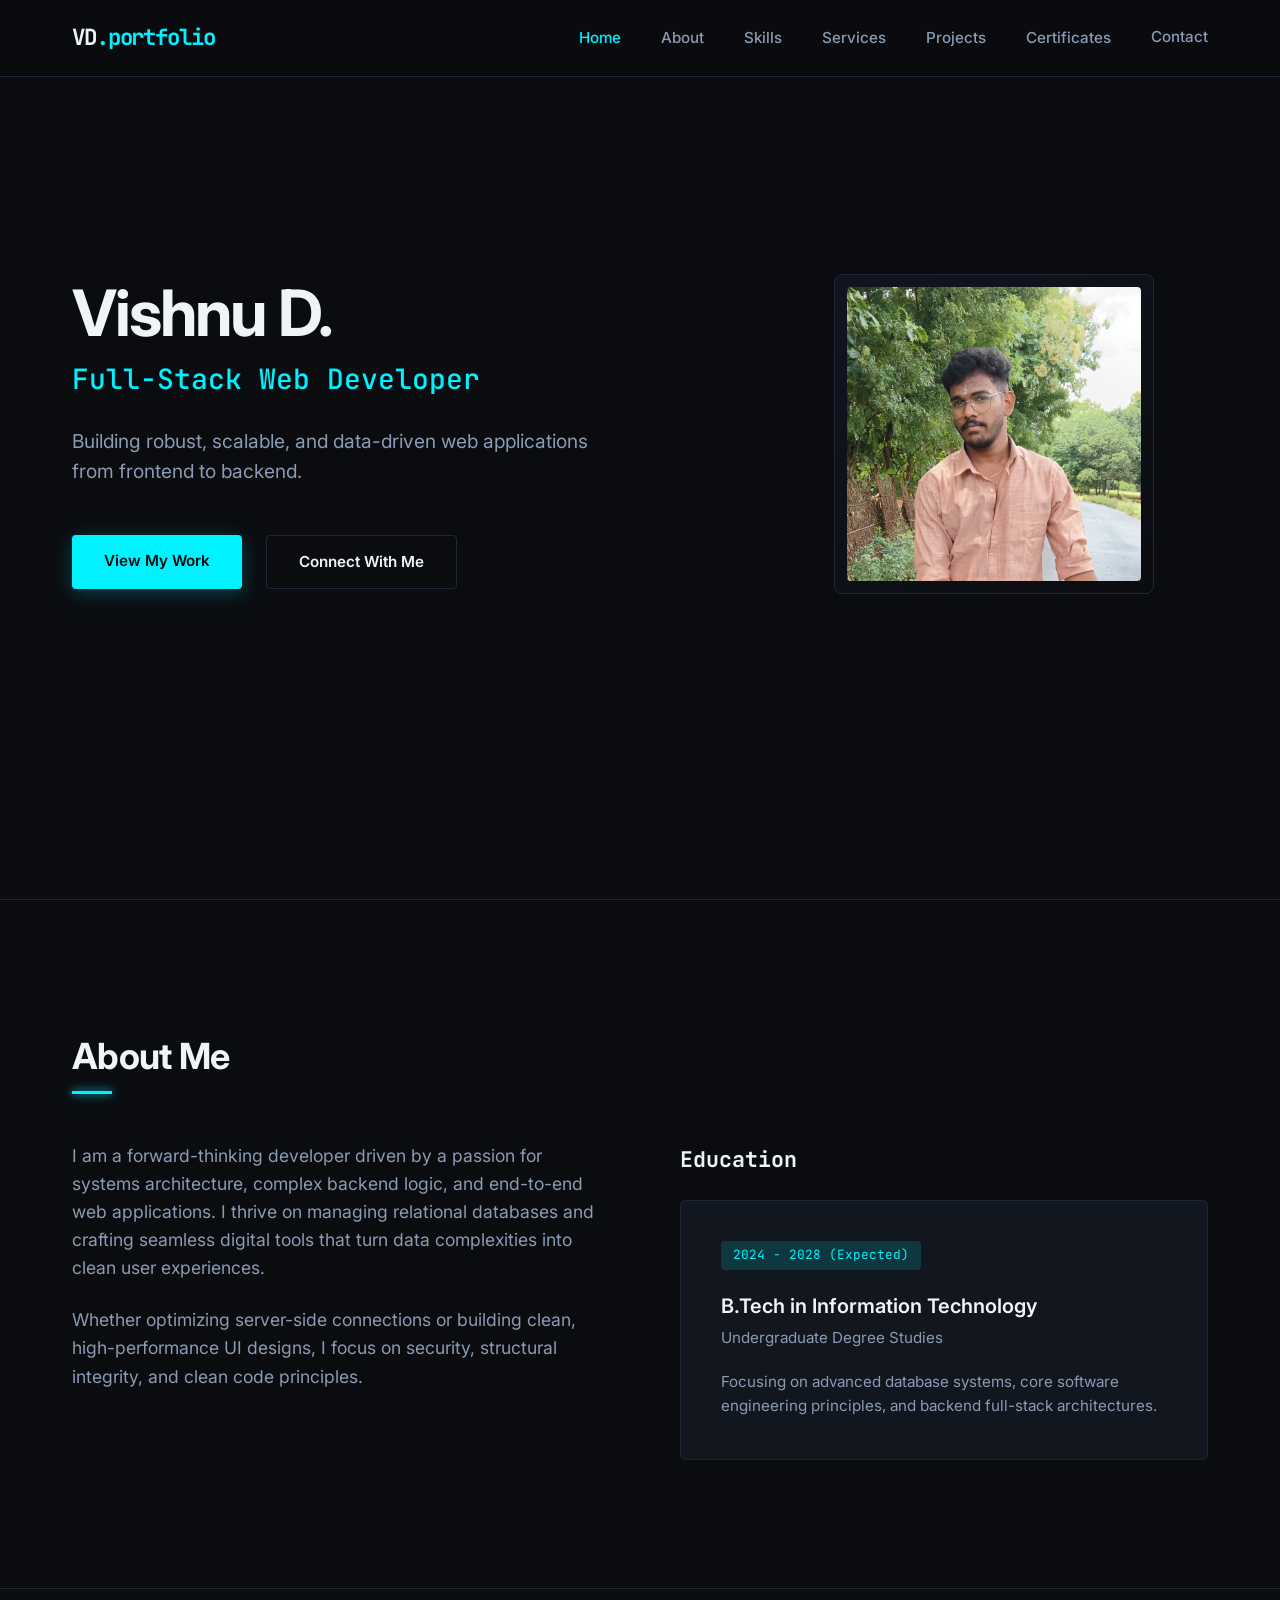
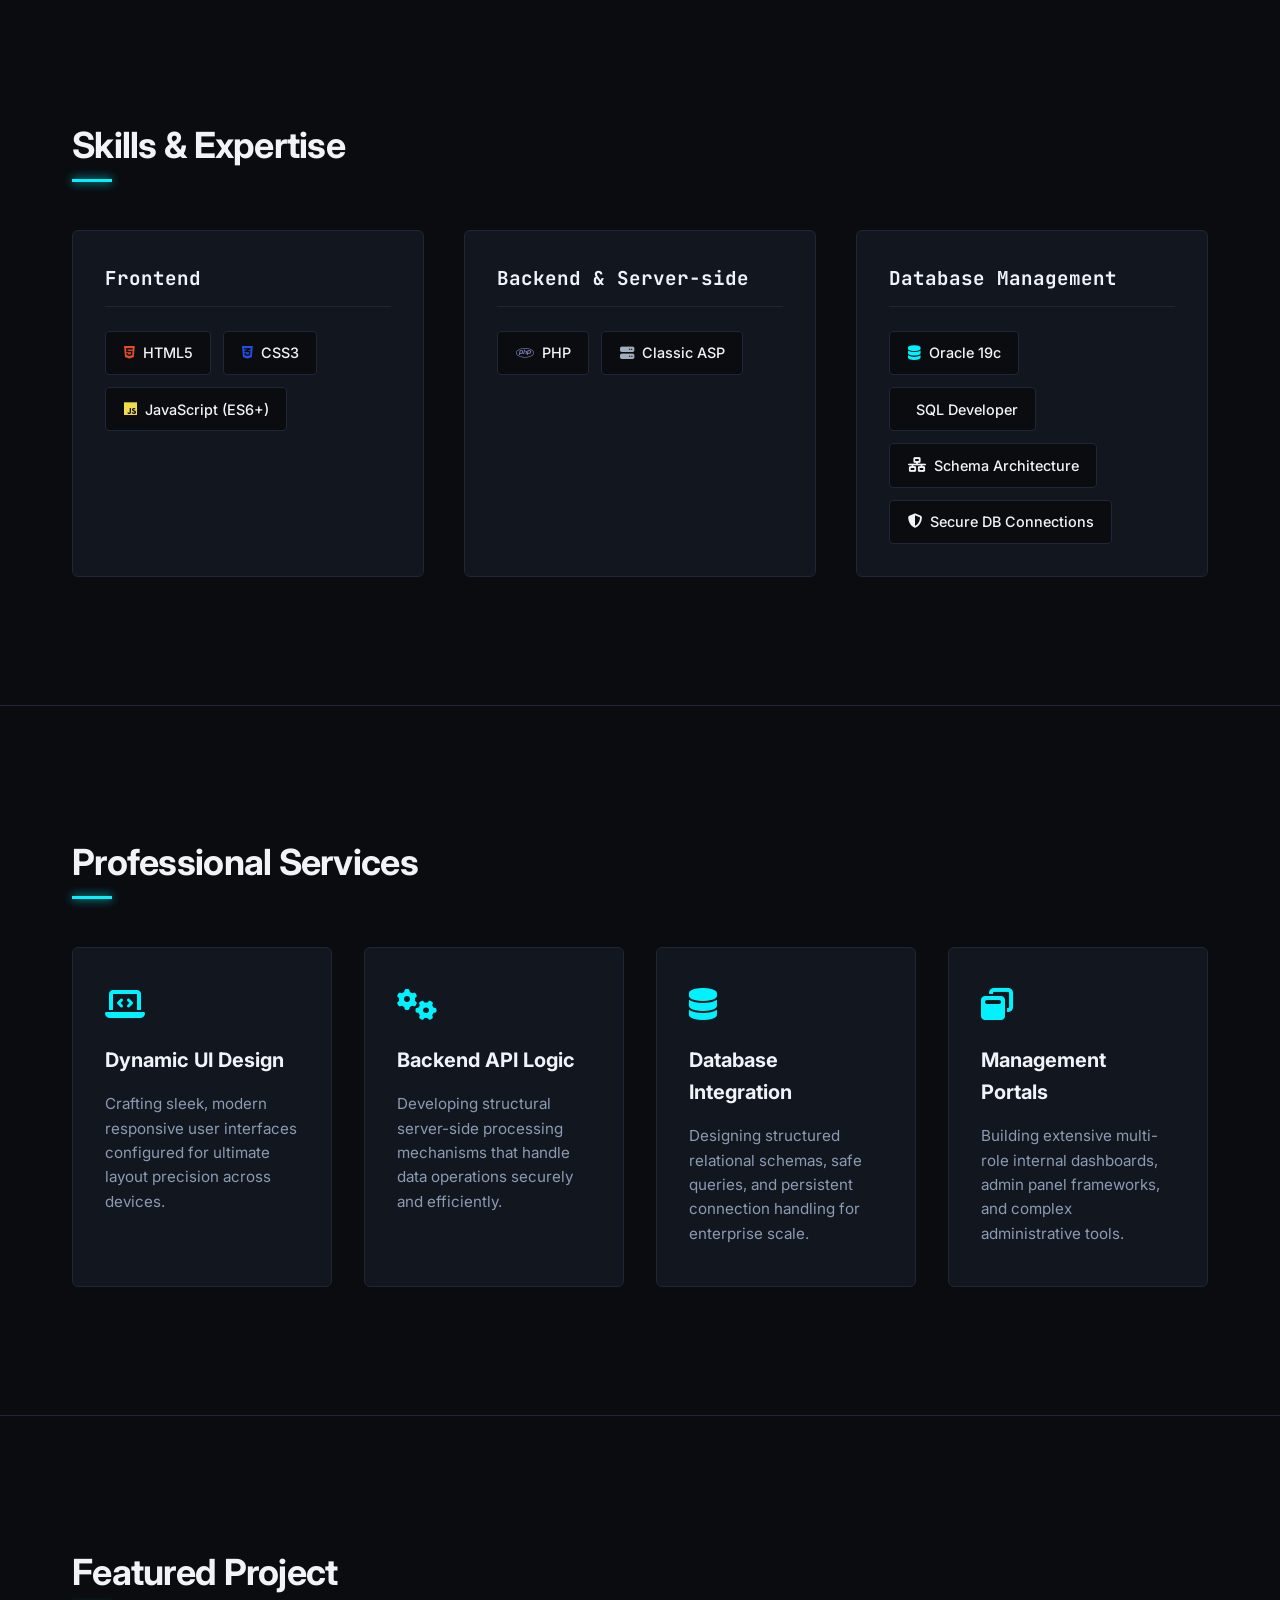
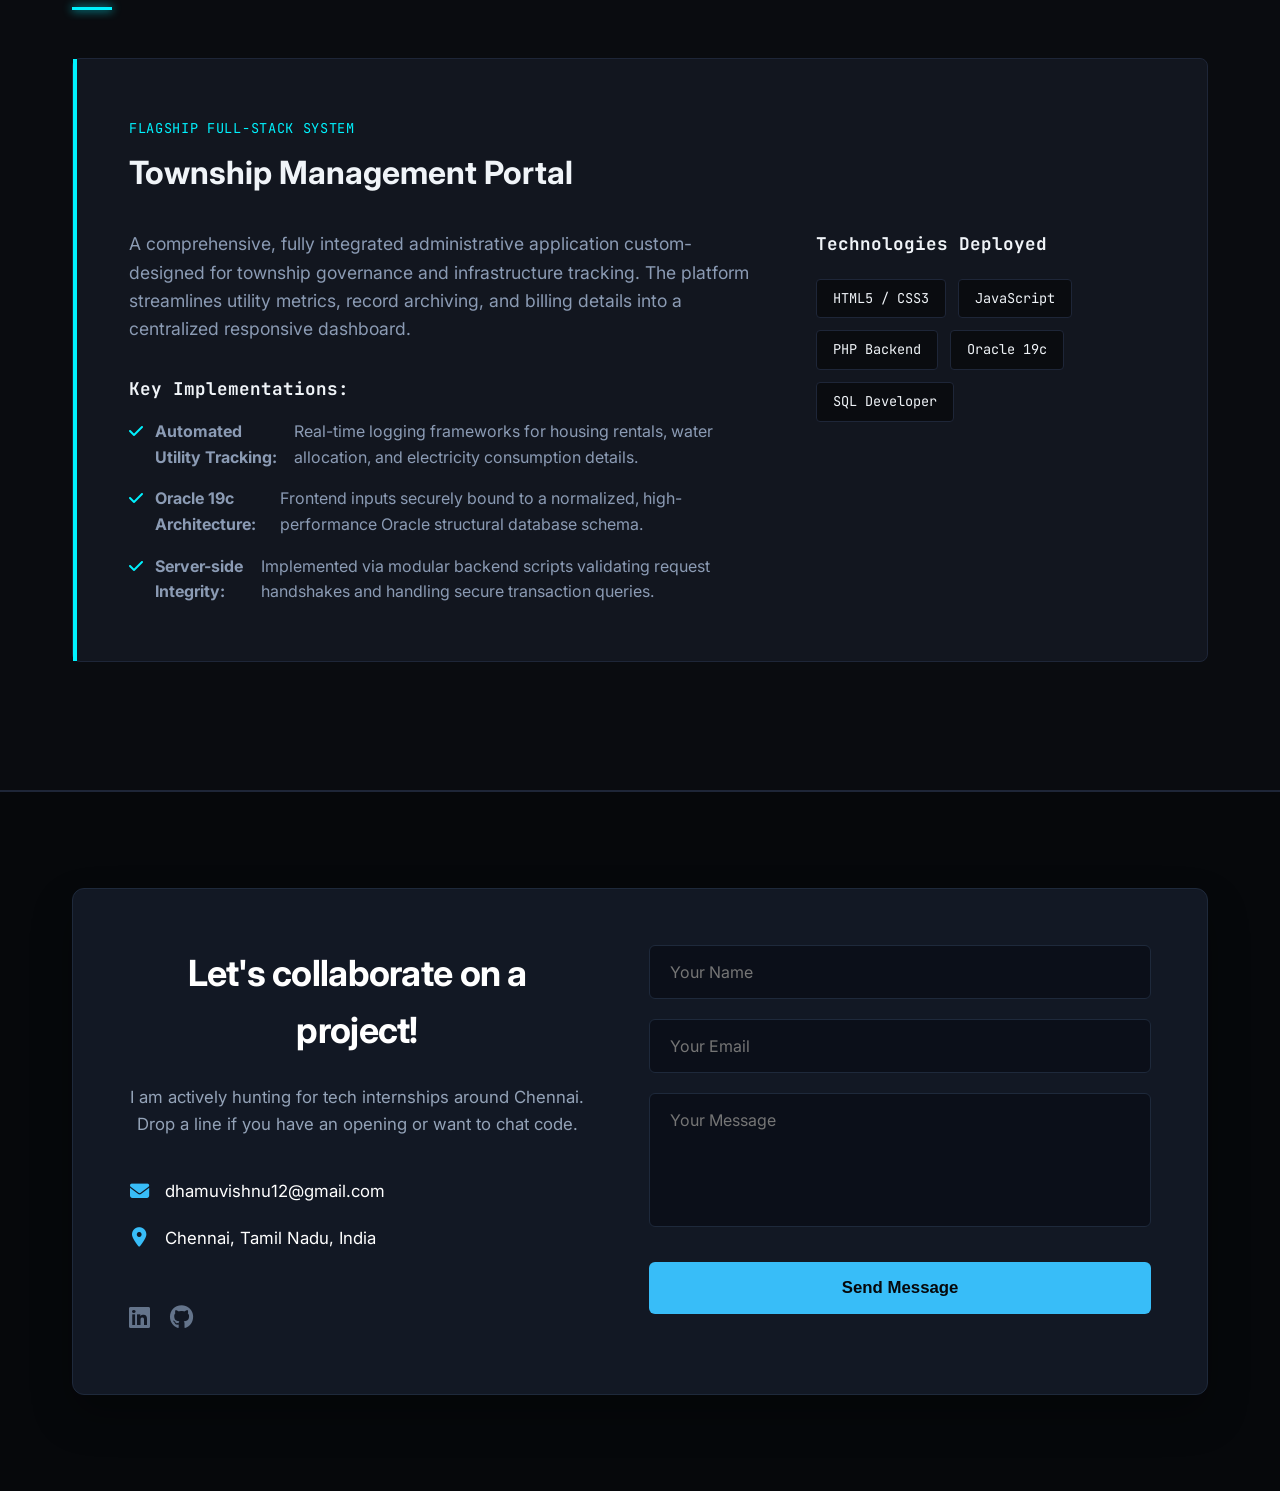
==== index.html @ 2dee2e70 "Add files via upload" ====
<!DOCTYPE html>
<html lang="en">
<head>
    <meta charset="UTF-8">
    <meta name="viewport" content="width=device-width, initial-scale=1.0">
    <title>Vishnu D. | Full-Stack Web Developer</title>
    <link rel="stylesheet" href="style.css">
    <!-- Google Fonts -->
    <link rel="preconnect" href="https://fonts.googleapis.com">
    <link rel="preconnect" href="https://fonts.gstatic.com" crossorigin>
    <link href="https://fonts.googleapis.com/css2?family=Inter:wght@300;400;600;700&family=JetBrains+Mono:wght@400;500&display=swap" rel="stylesheet">
    <!-- FontAwesome for Icons -->
    <link rel="stylesheet" href="https://cdnjs.cloudflare.com/ajax/libs/font-awesome/6.4.0/css/all.min.css">
</head>
<body>

    <!-- Navbar -->
    <nav class="navbar">
        <div class="nav-container">
            <a href="#" class="logo">VD<span>.portfolio</span></a>
            <ul class="nav-links">
                <li><a href="#home">Home</a></li>
                <li><a href="#about">About</a></li>
                <li><a href="#skills">Skills</a></li>
                <li><a href="#services">Services</a></li>
                <li><a href="#portfolio">Projects</a></li>
                <li><a href="certificates.html">Certificates</a></li
                <li><a href="#contact">Contact</a></li>
            </ul>
            <div class="menu-toggle" id="mobile-menu">
                <span class="bar"></span>
                <span class="bar"></span>
                <span class="bar"></span>
            </div>
        </div>
    </nav>

    <!-- Hero Section -->
    <section id="home" class="hero-section">
        <div class="container hero-grid">
            <div class="hero-text">
                <h1 class="glitch-text">Vishnu D.</h1>
                <h2>Full-Stack Web Developer</h2>
                <p class="subheadline">Building robust, scalable, and data-driven web applications from frontend to backend.</p>
                <div class="hero-ctas">
                    <a href="#portfolio" class="btn btn-primary">View My Work</a>
                    <a href="#contact" class="btn btn-secondary">Connect With Me</a>
                </div>
            </div>
            <div class="hero-visual">
    <div class="profile-frame">
        <!-- Your Actual Profile Photo -->
        <img src="IMG_20260718_121938.jpg" alt="Vishnu D." class="profile-img">
    </div>
</div>
</div
            </div>
        </div>
    </section>

    <!-- About Me Section -->
    <section id="about" class="about-section">
        <div class="container">
            <h2 class="section-title">About Me</h2>
            <div class="about-grid">
                <div class="about-bio">
                    <p>I am a forward-thinking developer driven by a passion for systems architecture, complex backend logic, and end-to-end web applications. I thrive on managing relational databases and crafting seamless digital tools that turn data complexities into clean user experiences.</p>
                    <p>Whether optimizing server-side connections or building clean, high-performance UI designs, I focus on security, structural integrity, and clean code principles.</p>
                </div>
                <div class="about-education">
                    <h3>Education</h3>
                    <div class="education-card">
                        <div class="card-glow"></div>
                        <span class="date-badge">2024 - 2028 (Expected)</span>
                        <h4>B.Tech in Information Technology</h4>
                        <p class="institution">Undergraduate Degree Studies</p>
                        <p class="edu-details">Focusing on advanced database systems, core software engineering principles, and backend full-stack architectures.</p>
                    </div>
                </div>
            </div>
        </div>
    </section>

    <!-- Core Skills Section -->
    <section id="skills" class="skills-section">
        <div class="container">
            <h2 class="section-title">Skills & Expertise</h2>
            <div class="skills-grid">
                <!-- Frontend -->
                <div class="skill-category">
                    <h3>Frontend</h3>
                    <div class="badges-container">
                        <div class="tech-badge"><i class="fa-brands fa-html5 text-orange"></i> HTML5</div>
                        <div class="tech-badge"><i class="fa-brands fa-css3-alt text-blue"></i> CSS3</div>
                        <div class="tech-badge"><i class="fa-brands fa-js text-yellow"></i> JavaScript (ES6+)</div>
                    </div>
                </div>
                <!-- Backend -->
                <div class="skill-category">
                    <h3>Backend & Server-side</h3>
                    <div class="badges-container">
                        <div class="tech-badge"><i class="fa-brands fa-php text-purple"></i> PHP</div>
                        <div class="tech-badge"><i class="fa-solid fa-server text-gray"></i> Classic ASP</div>
                    </div>
                </div>
                <!-- Database -->
                <div class="skill-category">
                    <h3>Database Management</h3>
                    <div class="badges-container">
                        <div class="tech-badge"><i class="fa-solid fa-database text-cyan"></i> Oracle 19c</div>
                        <div class="tech-badge"><i class="fa-solid fa-square-terminal text-teal"></i> SQL Developer</div>
                        <div class="tech-badge"><i class="fa-solid fa-network-wired"></i> Schema Architecture</div>
                        <div class="tech-badge"><i class="fa-solid fa-shield-halved"></i> Secure DB Connections</div>
                    </div>
                </div>
            </div>
        </div>
    </section>

    <!-- Services Section -->
    <section id="services" class="services-section">
        <div class="container">
            <h2 class="section-title">Professional Services</h2>
            <div class="services-grid">
                <div class="service-card">
                    <i class="fa-solid fa-laptop-code service-icon"></i>
                    <h3>Dynamic UI Design</h3>
                    <p>Crafting sleek, modern responsive user interfaces configured for ultimate layout precision across devices.</p>
                </div>
                <div class="service-card">
                    <i class="fa-solid fa-gears service-icon"></i>
                    <h3>Backend API Logic</h3>
                    <p>Developing structural server-side processing mechanisms that handle data operations securely and efficiently.</p>
                </div>
                <div class="service-card">
                    <i class="fa-solid fa-database service-icon"></i>
                    <h3>Database Integration</h3>
                    <p>Designing structured relational schemas, safe queries, and persistent connection handling for enterprise scale.</p>
                </div>
                <div class="service-card">
                    <i class="fa-solid fa-window-restore service-icon"></i>
                    <h3>Management Portals</h3>
                    <p>Building extensive multi-role internal dashboards, admin panel frameworks, and complex administrative tools.</p>
                </div>
            </div>
        </div>
    </section>

    <!-- Portfolio / Projects Section -->
    <section id="portfolio" class="portfolio-section">
        <div class="container">
            <h2 class="section-title">Featured Project</h2>
            <div class="project-deep-dive">
                <div class="project-header">
                    <span class="project-tag">Flagship Full-Stack System</span>
                    <h3>Township Management Portal</h3>
                </div>
                <div class="project-body">
                    <div class="project-desc">
                        <p>A comprehensive, fully integrated administrative application custom-designed for township governance and infrastructure tracking. The platform streamlines utility metrics, record archiving, and billing details into a centralized responsive dashboard.</p>
                        
                        <h4>Key Implementations:</h4>
                        <ul class="project-features">
                            <li><i class="fa-solid fa-check text-cyan"></i> <strong>Automated Utility Tracking:</strong> Real-time logging frameworks for housing rentals, water allocation, and electricity consumption details.</li>
                            <li><i class="fa-solid fa-check text-cyan"></i> <strong>Oracle 19c Architecture:</strong> Frontend inputs securely bound to a normalized, high-performance Oracle structural database schema.</li>
                            <li><i class="fa-solid fa-check text-cyan"></i> <strong>Server-side Integrity:</strong> Implemented via modular backend scripts validating request handshakes and handling secure transaction queries.</li>
                        </ul>
                    </div>
                    <div class="project-tech-stack">
                        <h4>Technologies Deployed</h4>
                        <div class="stack-tags">
                            <span>HTML5 / CSS3</span>
                            <span>JavaScript</span>
                            <span>PHP Backend</span>
                            <span>Oracle 19c</span>
                            <span>SQL Developer</span>
                        </div>
                    </div>
                </div>
            </div>
        </div>
    </section>

   <!-- Contact Section (Matches Image Split Layout) -->
<footer id="contact" class="contact-section">
    <div class="container">
        <div class="contact-card-box">
            
            <!-- Left Panel: Text & Metadata Details -->
            <div class="contact-info-panel">
                <h2>Let's collaborate on a project!</h2>
                <p class="contact-subtext">I am actively hunting for tech internships around Chennai. Drop a line if you have an opening or want to chat code.</p>
                
                <div class="contact-meta-list">
                    <div class="meta-item">
                        <i class="fa-solid fa-envelope meta-icon-cyan"></i>
                        <a href="mailto:dhamuvishnu12@gmail.com">dhamuvishnu12@gmail.com</a>
                    </div>
                    <div class="meta-item">
                        <i class="fa-solid fa-location-dot meta-icon-cyan"></i>
                        <span>Chennai, Tamil Nadu, India</span>
                    </div>
                </div>

                <!-- Minimal Social Icons -->
                <div class="contact-social-tray">
                    <a href="https://www.linkedin.com/in/vishnu121/" target="_blank" title="LinkedIn"><i class="fa-brands fa-linkedin"></i></a>
                    <a href="https://github.com" target="_blank" title="GitHub"><i class="fa-brands fa-github"></i></a>
                </div>
            </div>

            <!-- Right Panel: Functional Input Form -->
            <form class="contact-form-panel" action="#" method="POST">
                <div class="form-group">
                    <input type="text" id="name" name="name" placeholder="Your Name" required>
                </div>
                <div class="form-group">
                    <input type="email" id="email" name="email" placeholder="Your Email" required>
                </div>
                <div class="form-group">
                    <textarea id="message" name="message" rows="5" placeholder="Your Message" required></textarea>
                </div>
                <button type="submit" class="btn-submit-cyan">Send Message</button>
            </form>

        </div>
    </div>
</footer>

    <script src="script.js"></script>
</body>
</html>
---- style.css ----
/* ==========================================
   DESIGN SYSTEM & VARIABLES
   ========================================== */
:root {
    --bg-dark: #0a0c10;
    --bg-card: #12161f;
    --bg-card-hover: #171d2a;
    --text-primary: #f0f4f8;
    --text-secondary: #8b9bb4;
    --accent: #00f2fe; /* Electric Neon Cyan */
    --accent-glow: rgba(0, 242, 254, 0.15);
    --border-color: #1e2638;
    --font-sans: 'Inter', sans-serif;
    --font-mono: 'JetBrains Mono', monospace;
    --transition: all 0.3s cubic-bezier(0.4, 0, 0.2, 1);
}

/* ==========================================
   BASE & RESET STYLES
   ========================================== */
* {
    margin: 0;
    padding: 0;
    box-sizing: border-box;
    scroll-behavior: smooth;
}

body {
    background-color: var(--bg-dark);
    color: var(--text-primary);
    font-family: var(--font-sans);
    line-height: 1.6;
    overflow-x: hidden;
}

.container {
    width: 100%;
    max-width: 1200px;
    margin: 0 auto;
    padding: 0 2rem;
}

a {
    text-decoration: none;
    color: inherit;
    transition: var(--transition);
}

ul {
    list-style: none;
}

/* Common Section Layout */
section {
    padding: 8rem 0;
    border-bottom: 1px solid var(--border-color);
}

.section-title {
    font-size: 2.25rem;
    font-weight: 700;
    margin-bottom: 3.5rem;
    position: relative;
    display: inline-block;
    letter-spacing: -0.02em;
}

.section-title::after {
    content: '';
    position: absolute;
    left: 0;
    bottom: -8px;
    width: 40px;
    height: 3px;
    background-color: var(--accent);
    box-shadow: 0 0 10px var(--accent);
}

/* ==========================================
   NAVIGATION BAR
   ========================================== */
.navbar {
    position: fixed;
    top: 0;
    left: 0;
    width: 100%;
    z-index: 1000;
    background-color: rgba(10, 12, 16, 0.85);
    backdrop-filter: blur(12px);
    border-bottom: 1px solid var(--border-color);
    transition: var(--transition);
}

.nav-container {
    display: flex;
    justify-content: space-between;
    align-items: center;
    max-width: 1200px;
    margin: 0 auto;
    padding: 1.25rem 2rem;
}

.logo {
    font-family: var(--font-mono);
    font-size: 1.4rem;
    font-weight: 700;
    letter-spacing: -0.05em;
}

.logo span {
    color: var(--accent);
}

.nav-links {
    display: flex;
    gap: 2.5rem;
}

.nav-links a {
    font-size: 0.95rem;
    color: var(--text-secondary);
    font-weight: 500;
}

.nav-links a:hover,
.nav-links a.active {
    color: var(--accent);
}

.menu-toggle {
    display: none;
    cursor: pointer;
}

.menu-toggle .bar {
    display: block;
    width: 25px;
    height: 2px;
    margin: 5px auto;
    background-color: var(--text-primary);
    transition: var(--transition);
}

/* ==========================================
   HERO / HOME SECTION
   ========================================== */
.hero-section {
    min-height: 100vh;
    display: flex;
    align-items: center;
    padding-top: 6rem;
}

.hero-grid {
    display: grid;
    grid-template-columns: 1.2fr 0.8fr;
    gap: 4rem;
    align-items: center;
}

.hero-text h1 {
    font-size: 4rem;
    font-weight: 700;
    line-height: 1.1;
    letter-spacing: -0.03em;
    margin-bottom: 0.5rem;
}

.hero-text h2 {
    font-family: var(--font-mono);
    font-size: 1.75rem;
    color: var(--accent);
    font-weight: 500;
    margin-bottom: 1.5rem;
}

.subheadline {
    font-size: 1.2rem;
    color: var(--text-secondary);
    max-width: 540px;
    margin-bottom: 3rem;
}

/* Interactive Buttons */
.hero-ctas {
    display: flex;
    gap: 1.5rem;
}

.btn {
    display: inline-block;
    padding: 0.85rem 2rem;
    border-radius: 4px;
    font-size: 0.95rem;
    font-weight: 600;
    cursor: pointer;
}

.btn-primary {
    background-color: var(--accent);
    color: var(--bg-dark);
    box-shadow: 0 4px 20px rgba(0, 242, 254, 0.25);
}

.btn-primary:hover {
    transform: translateY(-2px);
    box-shadow: 0 6px 24px rgba(0, 242, 254, 0.4);
}

.btn-secondary {
    border: 1px solid var(--border-color);
    color: var(--text-primary);
    background-color: transparent;
}

.btn-secondary:hover {
    background-color: rgba(255, 255, 255, 0.03);
    border-color: var(--text-secondary);
    transform: translateY(-2px);
}

/* Photo Area Visual placeholder */
.hero-visual {
    display: flex;
    justify-content: center;
}

.profile-frame {
    width: 320px;
    height: 320px;
    border-radius: 8px;
    border: 1px solid var(--border-color);
    padding: 12px;
    background: linear-gradient(145deg, #111520, #0a0c10);
    position: relative;
}

.profile-frame::before {
    content: '';
    position: absolute;
    inset: -1px;
    border-radius: 9px;
    background: linear-gradient(45deg, transparent, var(--border-color), var(--accent), transparent);
    z-index: -1;
    opacity: 0.5;
}

.profile-placeholder {
    width: 100%;
    height: 100%;
    background-color: var(--bg-card);
    border-radius: 4px;
    display: flex;
    align-items: center;
    justify-content: center;
    border: 1px dashed var(--border-color);
}

.profile-placeholder i {
    font-size: 4rem;
    color: rgba(0, 242, 254, 0.2);
}

/* ==========================================
   ABOUT & EDUCATION SECTION
   ========================================== */
.about-grid {
    display: grid;
    grid-template-columns: 1fr 1fr;
    gap: 5rem;
}

.about-bio p {
    font-size: 1.1rem;
    color: var(--text-secondary);
    margin-bottom: 1.5rem;
}

.about-education h3 {
    font-size: 1.35rem;
    margin-bottom: 1.5rem;
    font-family: var(--font-mono);
}

.education-card {
    background-color: var(--bg-card);
    border: 1px solid var(--border-color);
    padding: 2.5rem;
    border-radius: 6px;
    position: relative;
    overflow: hidden;
}

.date-badge {
    display: inline-block;
    font-family: var(--font-mono);
    font-size: 0.8rem;
    color: var(--accent);
    background-color: var(--accent-glow);
    padding: 0.25rem 0.75rem;
    border-radius: 4px;
    margin-bottom: 1.25rem;
}

.education-card h4 {
    font-size: 1.25rem;
    font-weight: 600;
    margin-bottom: 0.25rem;
}

.institution {
    color: var(--text-secondary);
    font-size: 0.95rem;
    margin-bottom: 1.25rem;
}

.edu-details {
    color: var(--text-secondary);
    font-size: 0.95rem;
}

/* ==========================================
   SKILLS GRID SECTION
   ========================================== */
.skills-grid {
    display: grid;
    grid-template-columns: repeat(auto-fit, minmax(300px, 1fr));
    gap: 2.5rem;
}

.skill-category {
    background-color: var(--bg-card);
    border: 1px solid var(--border-color);
    padding: 2rem;
    border-radius: 6px;
}

.skill-category h3 {
    font-size: 1.2rem;
    font-family: var(--font-mono);
    margin-bottom: 1.5rem;
    border-bottom: 1px solid var(--border-color);
    padding-bottom: 0.75rem;
}

.badges-container {
    display: flex;
    flex-wrap: wrap;
    gap: 0.75rem;
}

.tech-badge {
    background-color: var(--bg-dark);
    border: 1px solid var(--border-color);
    padding: 0.6rem 1.1rem;
    border-radius: 4px;
    font-size: 0.9rem;
    font-weight: 500;
    display: flex;
    align-items: center;
    gap: 0.5rem;
}

.tech-badge:hover {
    border-color: var(--accent);
    transform: translateY(-2px);
}

/* Custom icon utility colors */
.text-orange { color: #e34c26; }
.text-blue { color: #264de4; }
.text-yellow { color: #f0db4f; }
.text-purple { color: #787cb5; }
.text-cyan { color: #00f2fe; }
.text-teal { color: #008080; }
.text-gray { color: #a0aec0; }

/* ==========================================
   SERVICES SECTION
   ========================================== */
.services-grid {
    display: grid;
    grid-template-columns: repeat(auto-fit, minmax(240px, 1fr));
    gap: 2rem;
}

.service-card {
    background-color: var(--bg-card);
    border: 1px solid var(--border-color);
    padding: 2.5rem 2rem;
    border-radius: 6px;
    transition: var(--transition);
}

.service-card:hover {
    background-color: var(--bg-card-hover);
    border-color: rgba(0, 242, 254, 0.3);
    transform: translateY(-4px);
}

.service-icon {
    font-size: 2rem;
    color: var(--accent);
    margin-bottom: 1.5rem;
}

.service-card h3 {
    font-size: 1.25rem;
    margin-bottom: 1rem;
}

.service-card p {
    color: var(--text-secondary);
    font-size: 0.95rem;
}

/* ==========================================
   PORTFOLIO DEEP-DIVE
   ========================================== */
.project-deep-dive {
    background-color: var(--bg-card);
    border: 1px solid var(--border-color);
    border-radius: 8px;
    padding: 3.5rem;
    position: relative;
}

.project-deep-dive::before {
    content: '';
    position: absolute;
    top: 0;
    left: 0;
    width: 4px;
    height: 100%;
    background-color: var(--accent);
}

.project-tag {
    font-family: var(--font-mono);
    color: var(--accent);
    font-size: 0.85rem;
    text-transform: uppercase;
    letter-spacing: 0.05em;
    display: inline-block;
    margin-bottom: 0.5rem;
}

.project-header h3 {
    font-size: 2rem;
    margin-bottom: 2rem;
}

.project-body {
    display: grid;
    grid-template-columns: 1.3fr 0.7fr;
    gap: 4rem;
}

.project-desc p {
    color: var(--text-secondary);
    font-size: 1.1rem;
    margin-bottom: 2rem;
}

.project-desc h4 {
    font-size: 1.1rem;
    margin-bottom: 1rem;
    font-family: var(--font-mono);
}

.project-features {
    display: flex;
    flex-direction: column;
    gap: 1rem;
}

.project-features li {
    color: var(--text-secondary);
    font-size: 1rem;
    display: flex;
    align-items: flex-start;
    gap: 0.75rem;
}

.project-features i {
    margin-top: 0.25rem;
}

.project-tech-stack h4 {
    font-size: 1.1rem;
    margin-bottom: 1.25rem;
    font-family: var(--font-mono);
}

.stack-tags {
    display: flex;
    flex-wrap: wrap;
    gap: 0.75rem;
}

.stack-tags span {
    background-color: var(--bg-dark);
    border: 1px solid var(--border-color);
    padding: 0.5rem 1rem;
    font-size: 0.85rem;
    font-family: var(--font-mono);
    color: var(--text-primary);
    border-radius: 4px;
}

/* ==========================================
   CONTACT & FOOTER
   ========================================== */
.contact-section {
    padding: 6rem 0 3rem 0;
    background-color: #06080b;
    border-bottom: none;
    text-align: center;
}

.contact-content h2 {
    font-size: 2.5rem;
    margin-bottom: 1rem;
    letter-spacing: -0.02em;
}

.contact-content p {
    color: var(--text-secondary);
    max-width: 600px;
    margin: 0 auto 3rem auto;
    font-size: 1.1rem;
}

.social-links {
    display: flex;
    justify-content: center;
    gap: 2rem;
    margin-bottom: 5rem;
}

.social-links a {
    width: 50px;
    height: 50px;
    border-radius: 50%;
    border: 1px solid var(--border-color);
    background-color: var(--bg-card);
    display: flex;
    align-items: center;
    justify-content: center;
    font-size: 1.25rem;
    color: var(--text-primary);
}

.social-links a:hover {
    color: var(--bg-dark);
    background-color: var(--accent);
    border-color: var(--accent);
    box-shadow: 0 0 15px var(--accent);
    transform: translateY(-3px);
}

.footer-bottom {
    border-top: 1px solid var(--border-color);
    padding-top: 2rem;
    color: rgba(139, 155, 180, 0.4);
    font-size: 0.85rem;
}

/* ==========================================
   RESPONSIVE MEDIA QUERIES
   ========================================== */
@media (max-width: 968px) {
    .hero-grid, .about-grid, .project-body {
        grid-template-columns: 1fr;
        gap: 3rem;
    }
    .hero-visual {
        order: -1;
    }
    .hero-text {
        text-align: center;
    }
    .subheadline {
        margin: 0 auto 3rem auto;
    }
    .hero-ctas {
        justify-content: center;
    }
    .project-deep-dive {
        padding: 2rem;
    }
}

@media (max-width: 768px) {
    section {
        padding: 5rem 0;
    }
    .hero-text h1 {
        font-size: 2.75rem;
    }
    .nav-links {
        display: none; /* Mobile menu behavior can be enabled via script toggles */
    }
    .menu-toggle {
        display: block;
    }
}.profile-img {
    width: 100%;
    height: 100%;
    object-fit: cover; /* Keeps your face perfectly framed without stretching */
    border-radius: 4px;
}/* ==========================================
   CERTIFICATES GALLERY GRID SYSTEM
   ========================================== */
.gallery-section {
    padding-top: 140px;
    background-color: var(--bg-dark);
}

.gallery-subtitle {
    color: var(--text-secondary);
    margin-top: -2.5rem;
    margin-bottom: 4rem;
    font-size: 1.1rem;
}

.gallery-grid {
    display: grid;
    grid-template-columns: repeat(auto-fit, minmax(280px, 1fr));
    gap: 2rem;
}

.gallery-item {
    background-color: var(--bg-card);
    border: 1px solid var(--border-color);
    border-radius: 6px;
    overflow: hidden;
    transition: var(--transition);
}

.gallery-item:hover {
    transform: translateY(-5px);
    border-color: var(--accent);
    box-shadow: 0 10px 25px rgba(0, 242, 254, 0.1);
}

.gallery-item .image-container {
    width: 100%;
    height: 200px;
    background-color: #0f131a;
    border-bottom: 1px solid var(--border-color);
    overflow: hidden;
}

.gallery-item .image-container img {
    width: 100%;
    height: 100%;
    object-fit: cover; /* Crops uniformly; use 'contain' if you want to see full edges */
    transition: var(--transition);
}

.gallery-item:hover .image-container img {
    transform: scale(1.05);
}

.gallery-info {
    padding: 1.5rem;
}

.gallery-info .cert-tag {
    font-family: var(--font-mono);
    color: var(--accent);
    font-size: 0.75rem;
    text-transform: uppercase;
    display: block;
    margin-bottom: 0.5rem;
}

.gallery-info h3 {
    font-size: 1.1rem;
    font-weight: 600;
    color: var(--text-primary);
}/* ==========================================
   FULL-SCREEN LIGHTBOX MODAL STYLING
   ========================================== */
.gallery-item .image-container {
    cursor: pointer; /* Changes mouse cursor to a pointer hand on hover */
}

.lightbox-modal {
    display: none; /* Hidden by default */
    position: fixed;
    z-index: 2000; /* Layered way above navigation bars */
    padding-top: 60px;
    left: 0;
    top: 0;
    width: 100%;
    height: 100%;
    overflow: auto;
    background-color: rgba(6, 8, 11, 0.95); /* Deep translucent charcoal black background */
    backdrop-filter: blur(10px); /* Modern blur effect */
    opacity: 0;
    transition: opacity 0.3s ease;
}

/* Class added by JavaScript when opening */
.lightbox-modal.show {
    display: flex;
    justify-content: center;
    align-items: center;
    opacity: 1;
}

/* The Certificate Image Dimensions */
.lightbox-content {
    margin: auto;
    display: block;
    width: 85%;
    max-width: 1000px;
    max-height: 80vh;
    object-fit: contain;
    border-radius: 6px;
    border: 1px solid var(--border-color);
    box-shadow: 0 20px 50px rgba(0, 0, 0, 0.5);
    transform: scale(0.95);
    transition: transform 0.3s ease;
}

.lightbox-modal.show .lightbox-content {
    transform: scale(1);
}

/* Close Action Button Details */
.lightbox-close {
    position: absolute;
    top: 25px;
    right: 35px;
    color: var(--text-secondary);
    font-size: 40px;
    font-weight: 300;
    transition: var(--transition);
    cursor: pointer;
    line-height: 1;
}

.lightbox-close:hover {
    color: var(--accent);
}

@media (max-width: 768px) {
    .lightbox-content {
        width: 95%;
    }
}/* ==========================================
   SPLIT CONTACT SECTION & FORM MODULE
   ========================================== */
.contact-section {
    background-color: #06080b;
    padding: 6rem 0;
    border-top: 1px solid var(--border-color);
}

.contact-card-box {
    display: grid;
    grid-template-columns: 1fr 1.1fr;
    gap: 4rem;
    background-color: #121824; /* Deep charcoal container box tint */
    border: 1px solid #1e293b;
    border-radius: 12px;
    padding: 3.5rem;
    box-shadow: 0 20px 40px rgba(0, 0, 0, 0.3);
}

/* Left Panel Elements */
.contact-info-panel {
    display: flex;
    flex-direction: column;
}

.contact-info-panel h2 {
    font-size: 2.25rem;
    font-weight: 700;
    color: #ffffff;
    margin-bottom: 1.5rem;
    letter-spacing: -0.02em;
}

.contact-subtext {
    color: #94a3b8;
    font-size: 1.05rem;
    line-height: 1.6;
    margin-bottom: 2.5rem;
}

.contact-meta-list {
    display: flex;
    flex-direction: column;
    gap: 1.25rem;
    margin-bottom: 3rem;
}

.meta-item {
    display: flex;
    align-items: center;
    gap: 1rem;
    font-size: 1.05rem;
    color: #ffffff;
}

.meta-item a {
    color: #ffffff;
    text-decoration: none;
    transition: var(--transition);
}

.meta-item a:hover {
    color: var(--accent);
}

.meta-icon-cyan {
    color: #38bdf8; /* Energetic tech blue/cyan tint */
    font-size: 1.2rem;
    width: 20px;
    text-align: center;
}

.contact-social-tray {
    display: flex;
    gap: 1.25rem;
    margin-top: auto; /* Pushes tray down cleanly */
}

.contact-social-tray a {
    color: #64748b;
    font-size: 1.5rem;
    transition: var(--transition);
}

.contact-social-tray a:hover {
    color: #ffffff;
    transform: translateY(-2px);
}

/* Right Panel Form Controls */
.contact-form-panel {
    display: flex;
    flex-direction: column;
    gap: 1.25rem;
}

.form-group {
    width: 100%;
}

.contact-form-panel input,
.contact-form-panel textarea {
    width: 100%;
    background-color: #0b0f19; /* Darker inputs contrast */
    border: 1px solid #1e293b;
    border-radius: 6px;
    padding: 1rem 1.25rem;
    color: #ffffff;
    font-family: var(--font-sans);
    font-size: 1rem;
    outline: none;
    transition: var(--transition);
}

.contact-form-panel textarea {
    resize: none;
}

/* Subtle focus border transitions */
.contact-form-panel input:focus,
.contact-form-panel textarea:focus {
    border-color: #38bdf8;
    box-shadow: 0 0 0 1px #38bdf8;
}

/* Flat Accent Interactive Action Button */
.btn-submit-cyan {
    width: 100%;
    background-color: #38bdf8;
    color: #06080b;
    border: none;
    border-radius: 6px;
    padding: 1rem;
    font-size: 1.05rem;
    font-weight: 600;
    cursor: pointer;
    transition: var(--transition);
    margin-top: 0.5rem;
}

.btn-submit-cyan:hover {
    background-color: #0ea5e9;
    box-shadow: 0 4px 20px rgba(56, 189, 248, 0.25);
}

/* Responsive Structural Breakpoints */
@media (max-width: 992px) {
    .contact-card-box {
        grid-template-columns: 1fr;
        gap: 3rem;
        padding: 2.5rem;
    }
    .contact-social-tray {
        margin-top: 2rem;
    }
}
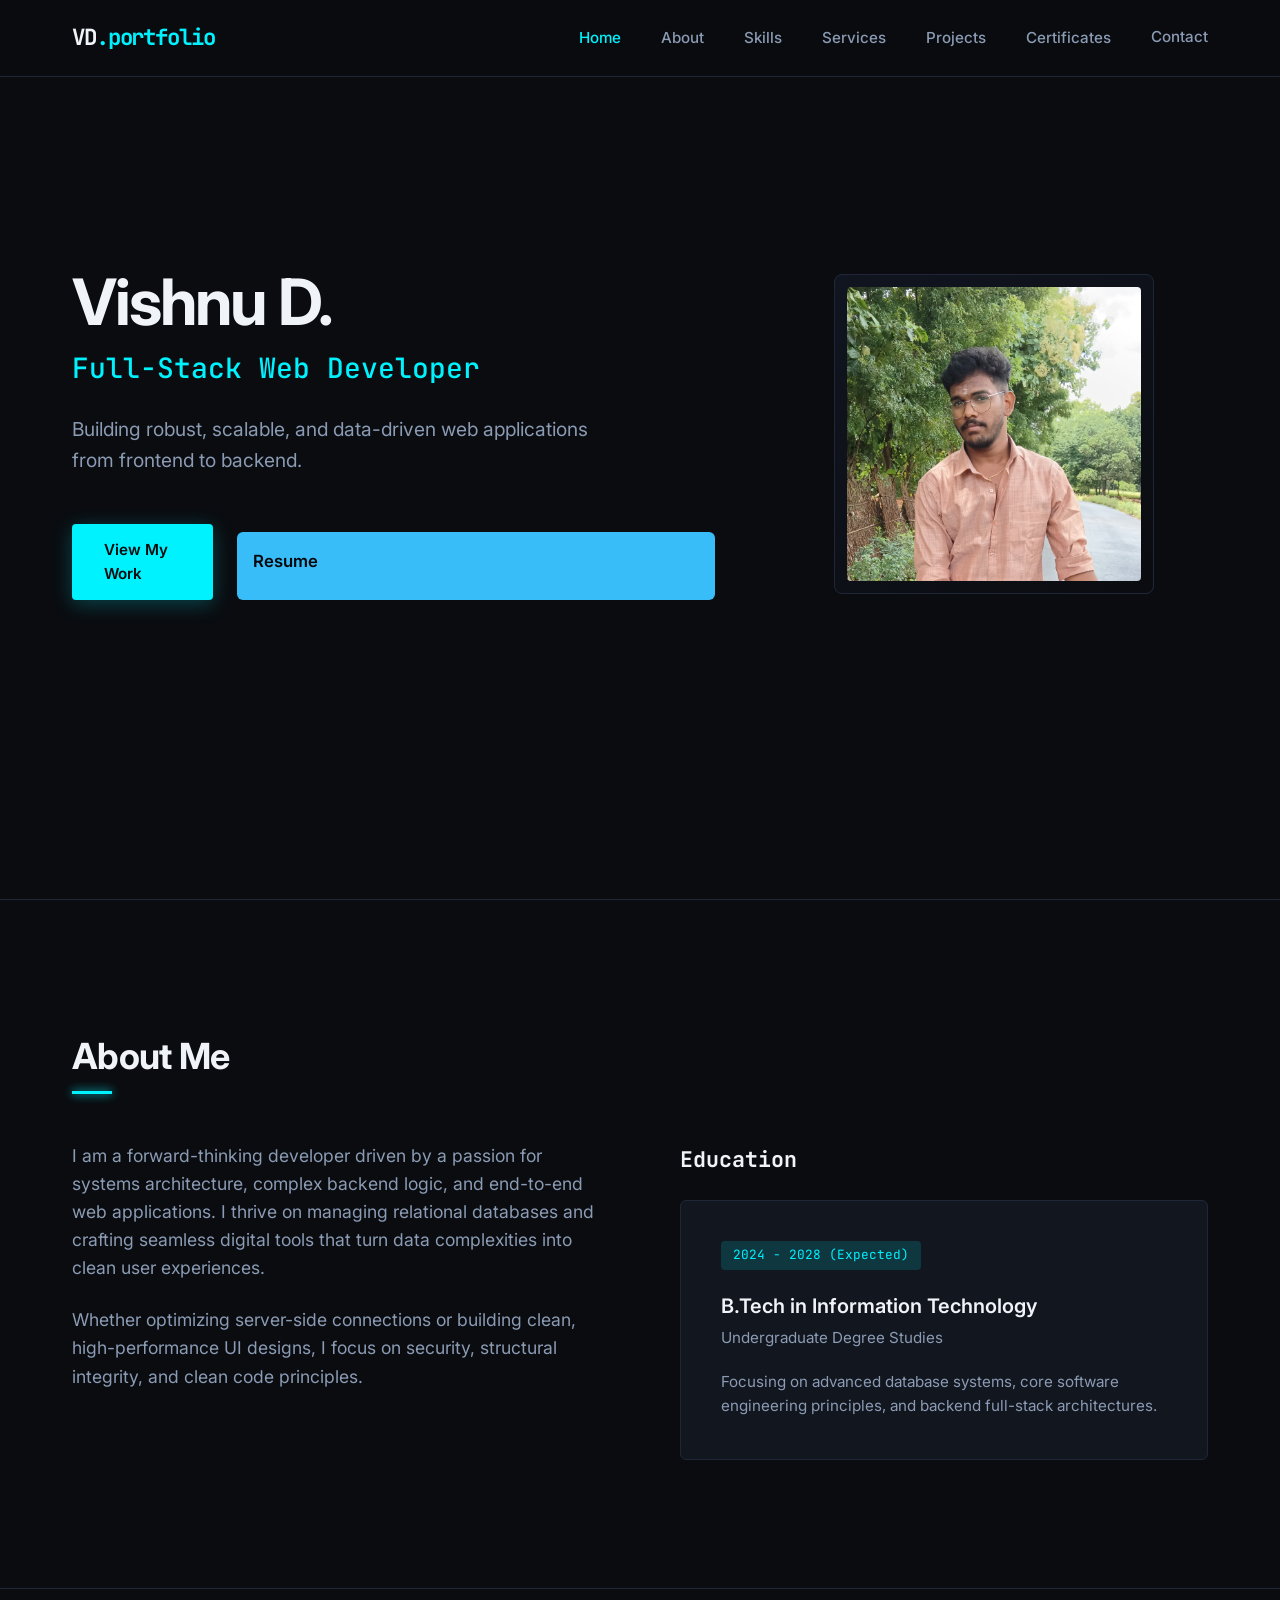
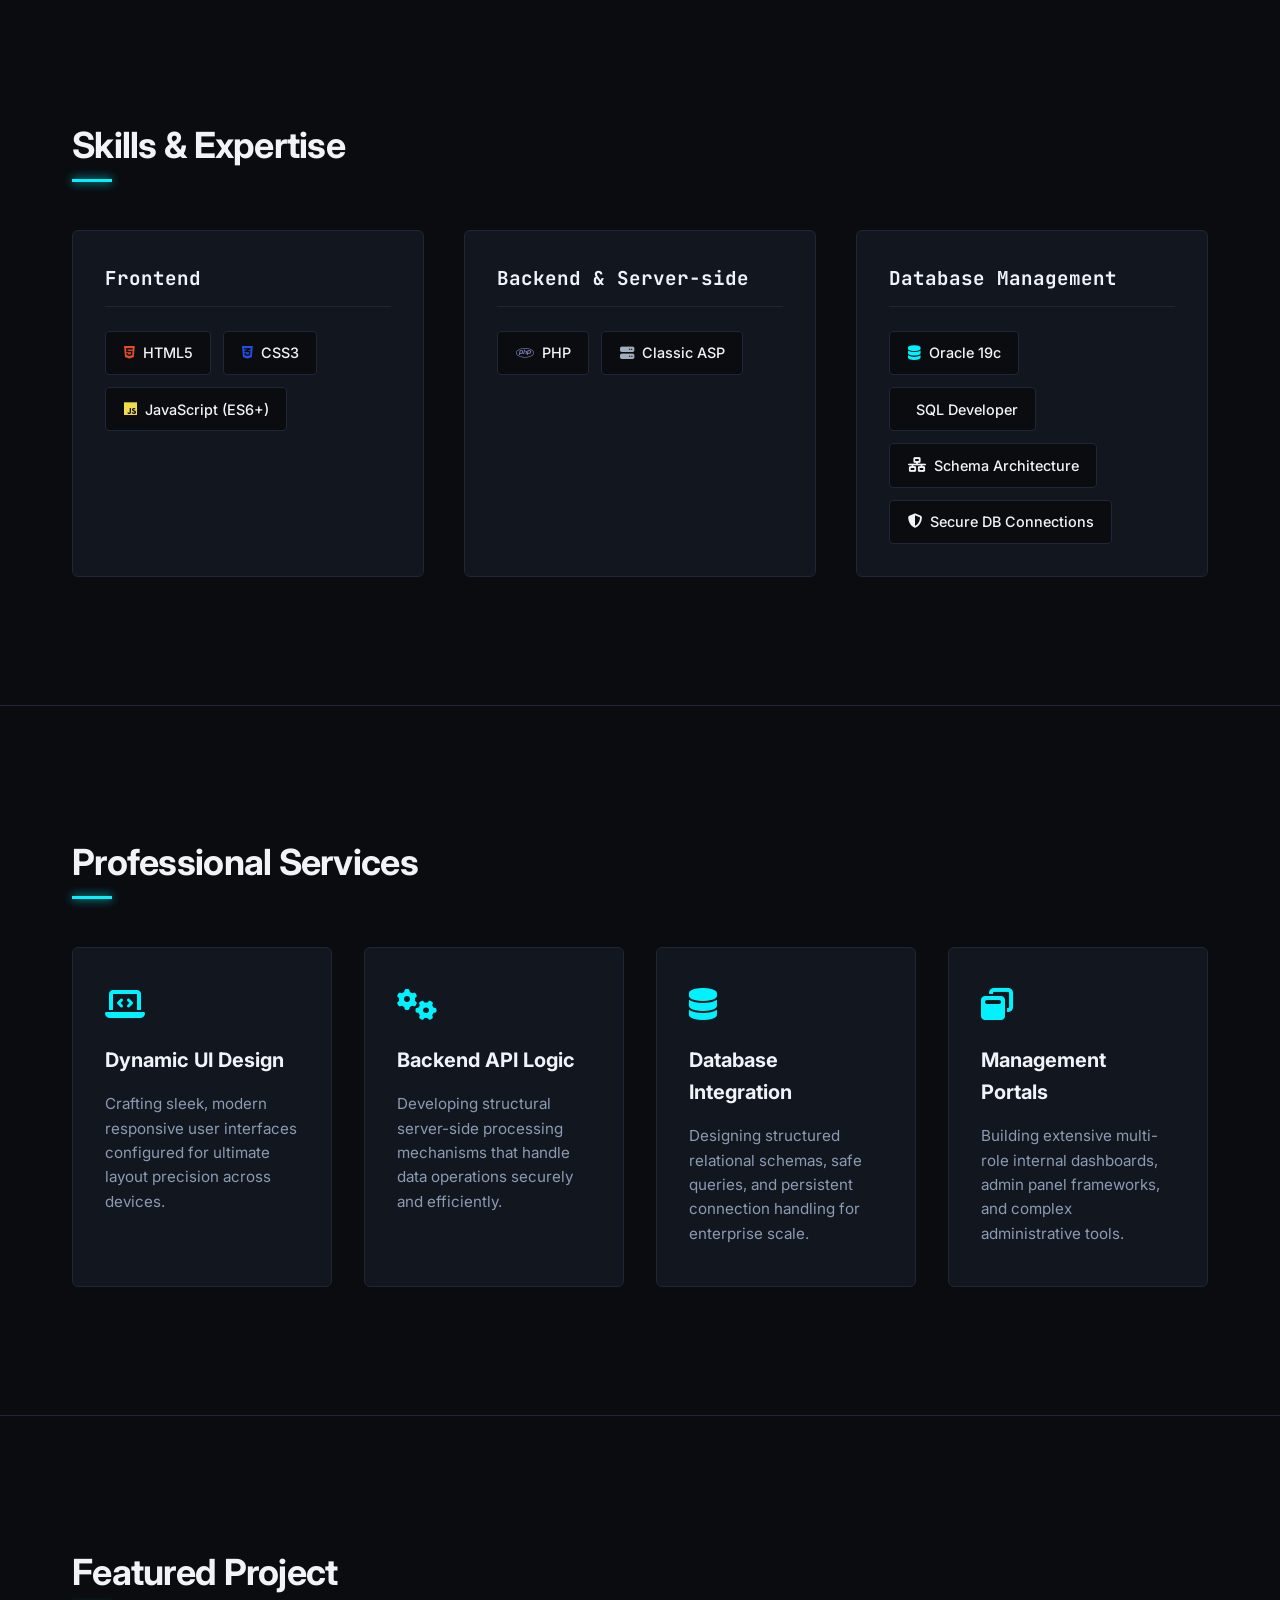
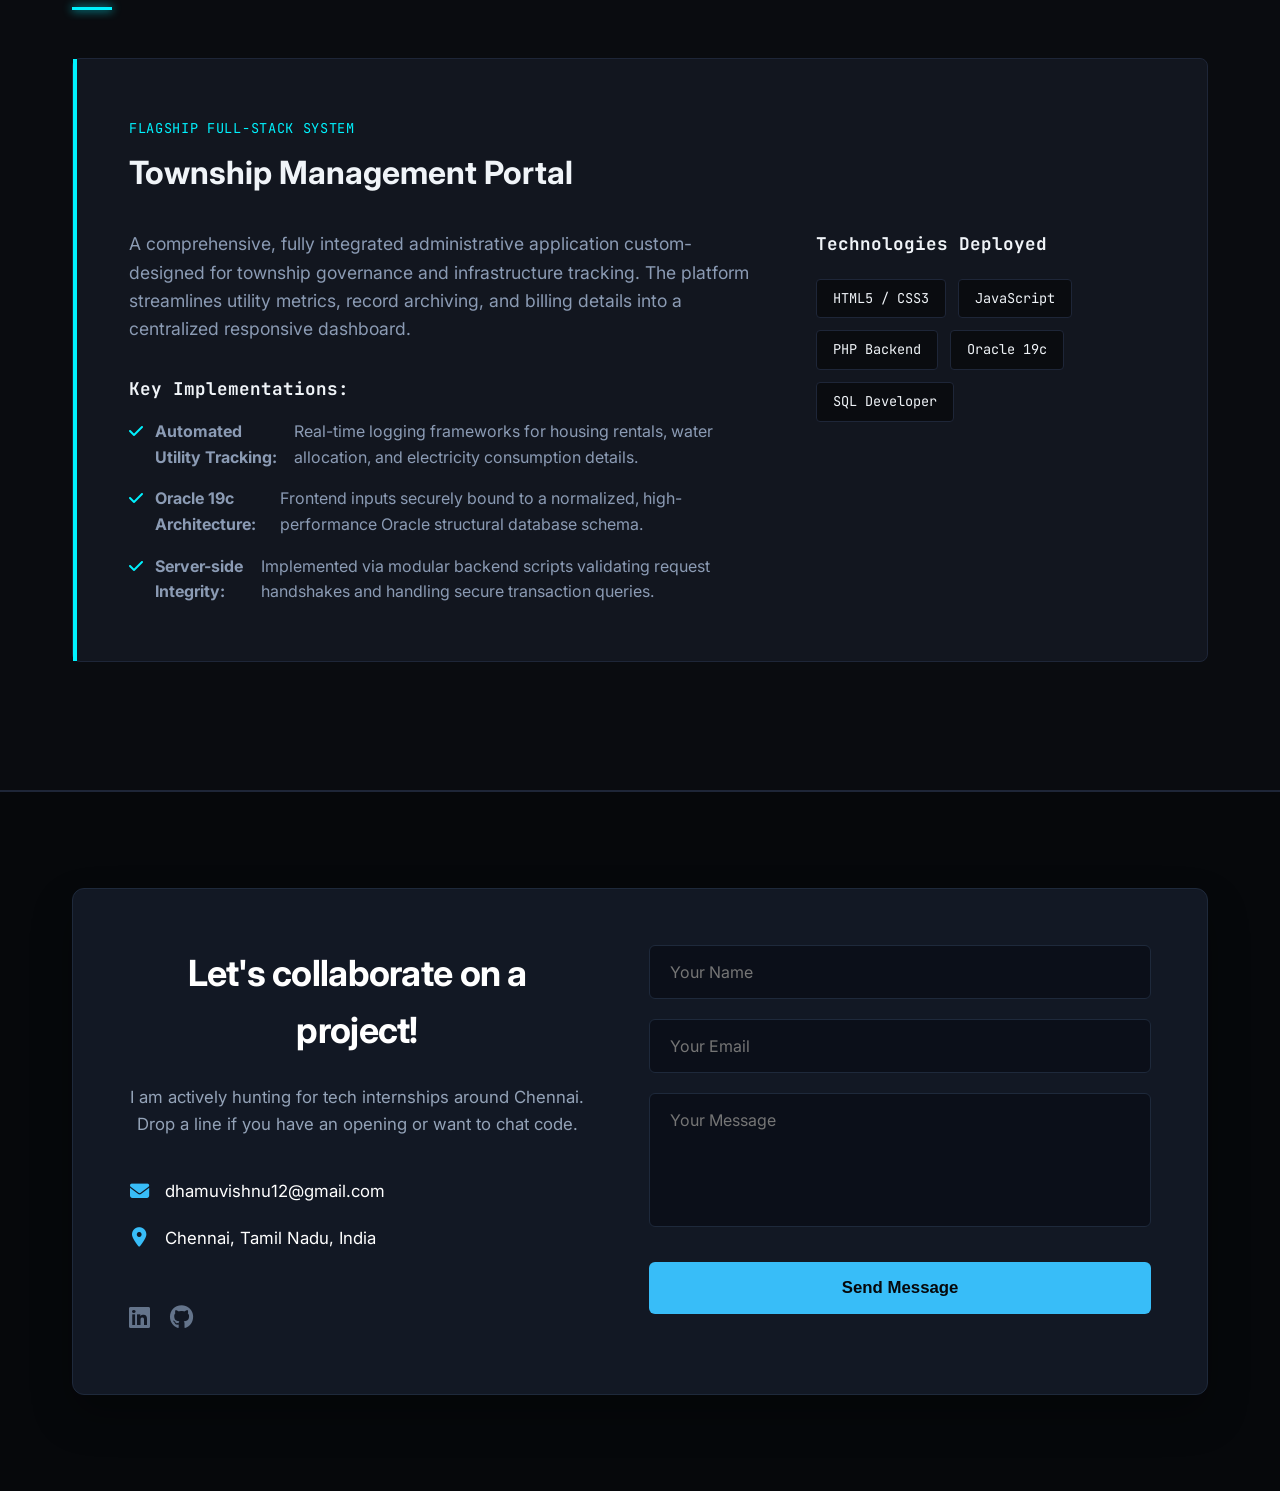
==== commit 25a787af: "Update index.html" ====
--- a/index.html
+++ b/index.html
@@ -44,7 +44,7 @@
                 <p class="subheadline">Building robust, scalable, and data-driven web applications from frontend to backend.</p>
                 <div class="hero-ctas">
                     <a href="#portfolio" class="btn btn-primary">View My Work</a>
-                    <a href="#contact" class="btn btn-secondary">Connect With Me</a>
+                   <a href="resume.pdf" download class="btn-submit-cyan"> Resume</a>
                 </div>
             </div>
             <div class="hero-visual">
@@ -210,23 +210,22 @@
             </div>
 
             <!-- Right Panel: Functional Input Form -->
-            <form class="contact-form-panel" action="#" method="POST">
-                <div class="form-group">
-                    <input type="text" id="name" name="name" placeholder="Your Name" required>
-                </div>
-                <div class="form-group">
-                    <input type="email" id="email" name="email" placeholder="Your Email" required>
-                </div>
-                <div class="form-group">
-                    <textarea id="message" name="message" rows="5" placeholder="Your Message" required></textarea>
-                </div>
-                <button type="submit" class="btn-submit-cyan">Send Message</button>
-            </form>
-
+           <form class="contact-form-panel" action="https://formsubmit.co/dhamuvishnu12@gmail.com" method="POST">
+    <div class="form-group">
+        <input type="text" id="name" name="name" placeholder="Your Name" required>
+    </div>
+    <div class="form-group">
+        <input type="email" id="email" name="email" placeholder="Your Email" required>
+    </div>
+    <div class="form-group">
+        <textarea id="message" name="message" rows="5" placeholder="Your Message" required></textarea>
+    </div>
+    <button type="submit" class="btn-submit-cyan">Send Message</button>
+</form>
         </div>
     </div>
 </footer>
 
     <script src="script.js"></script>
 </body>
-</html>+</html>
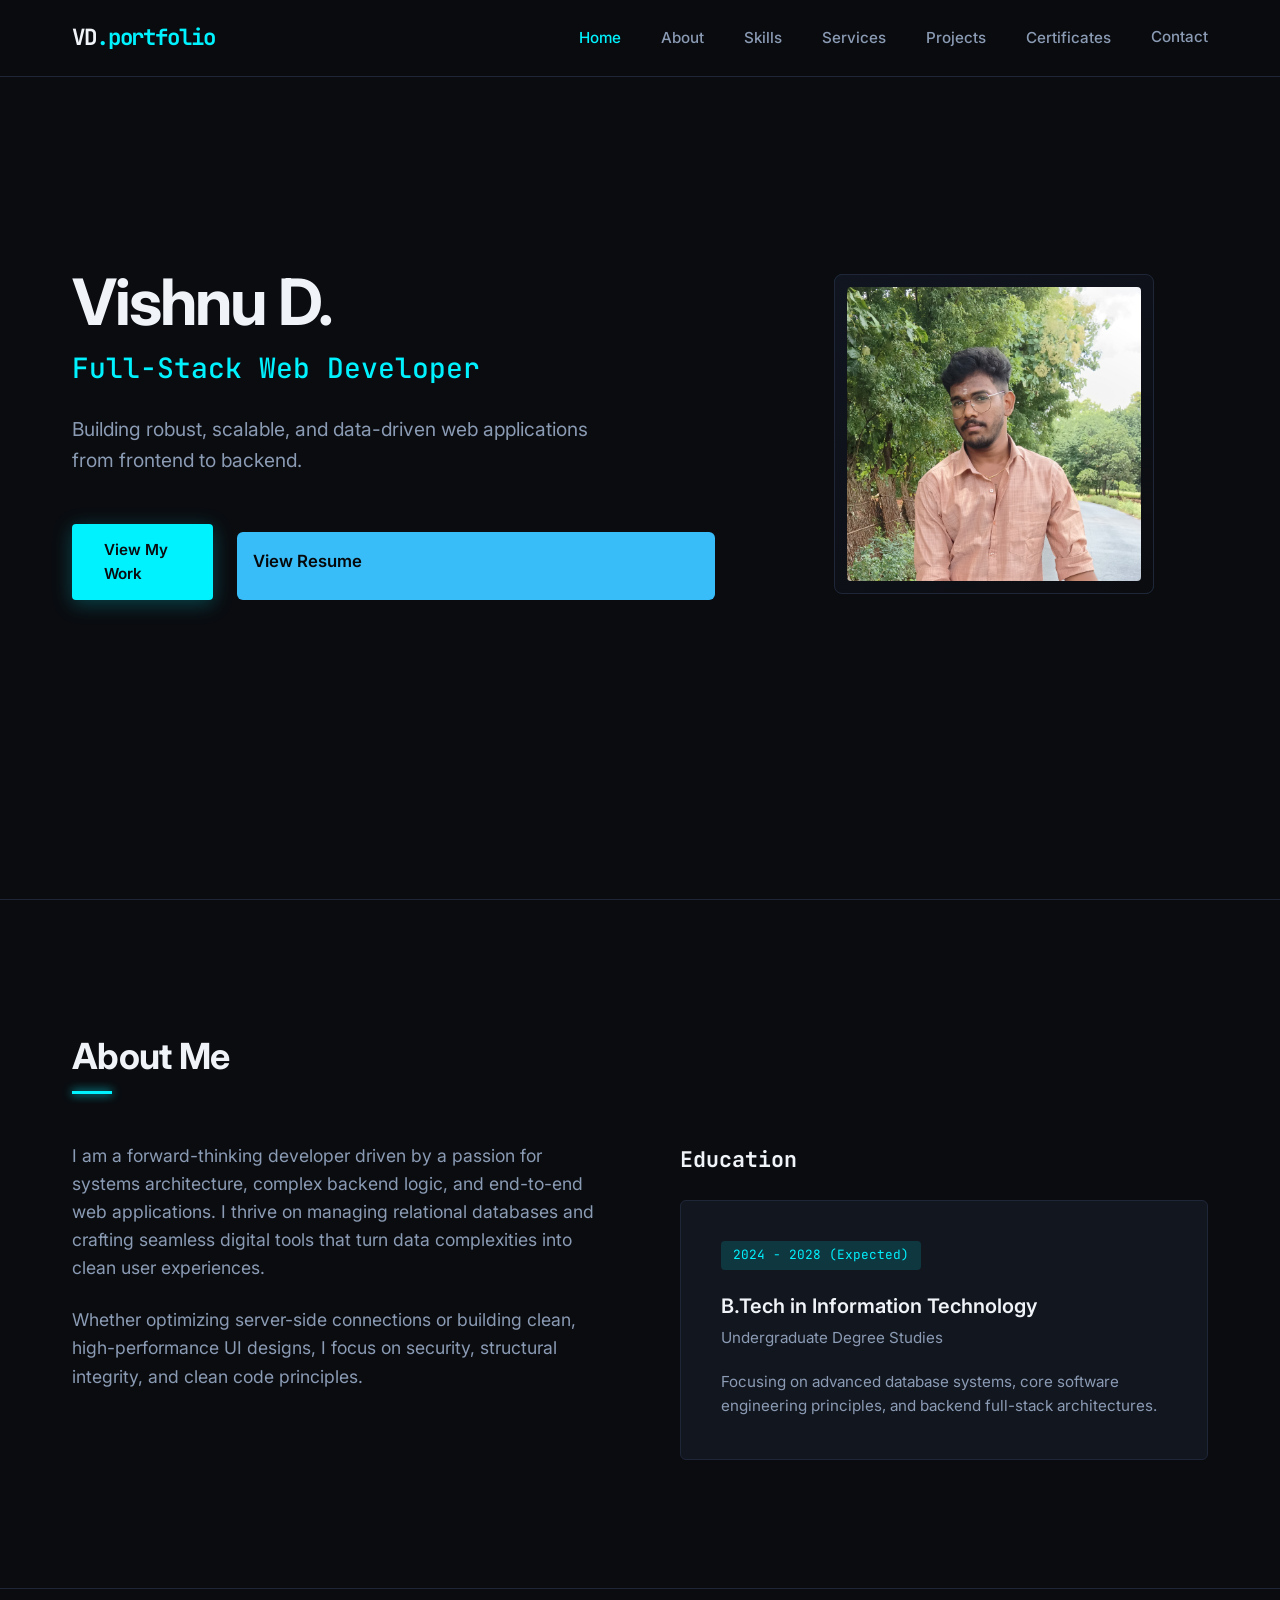
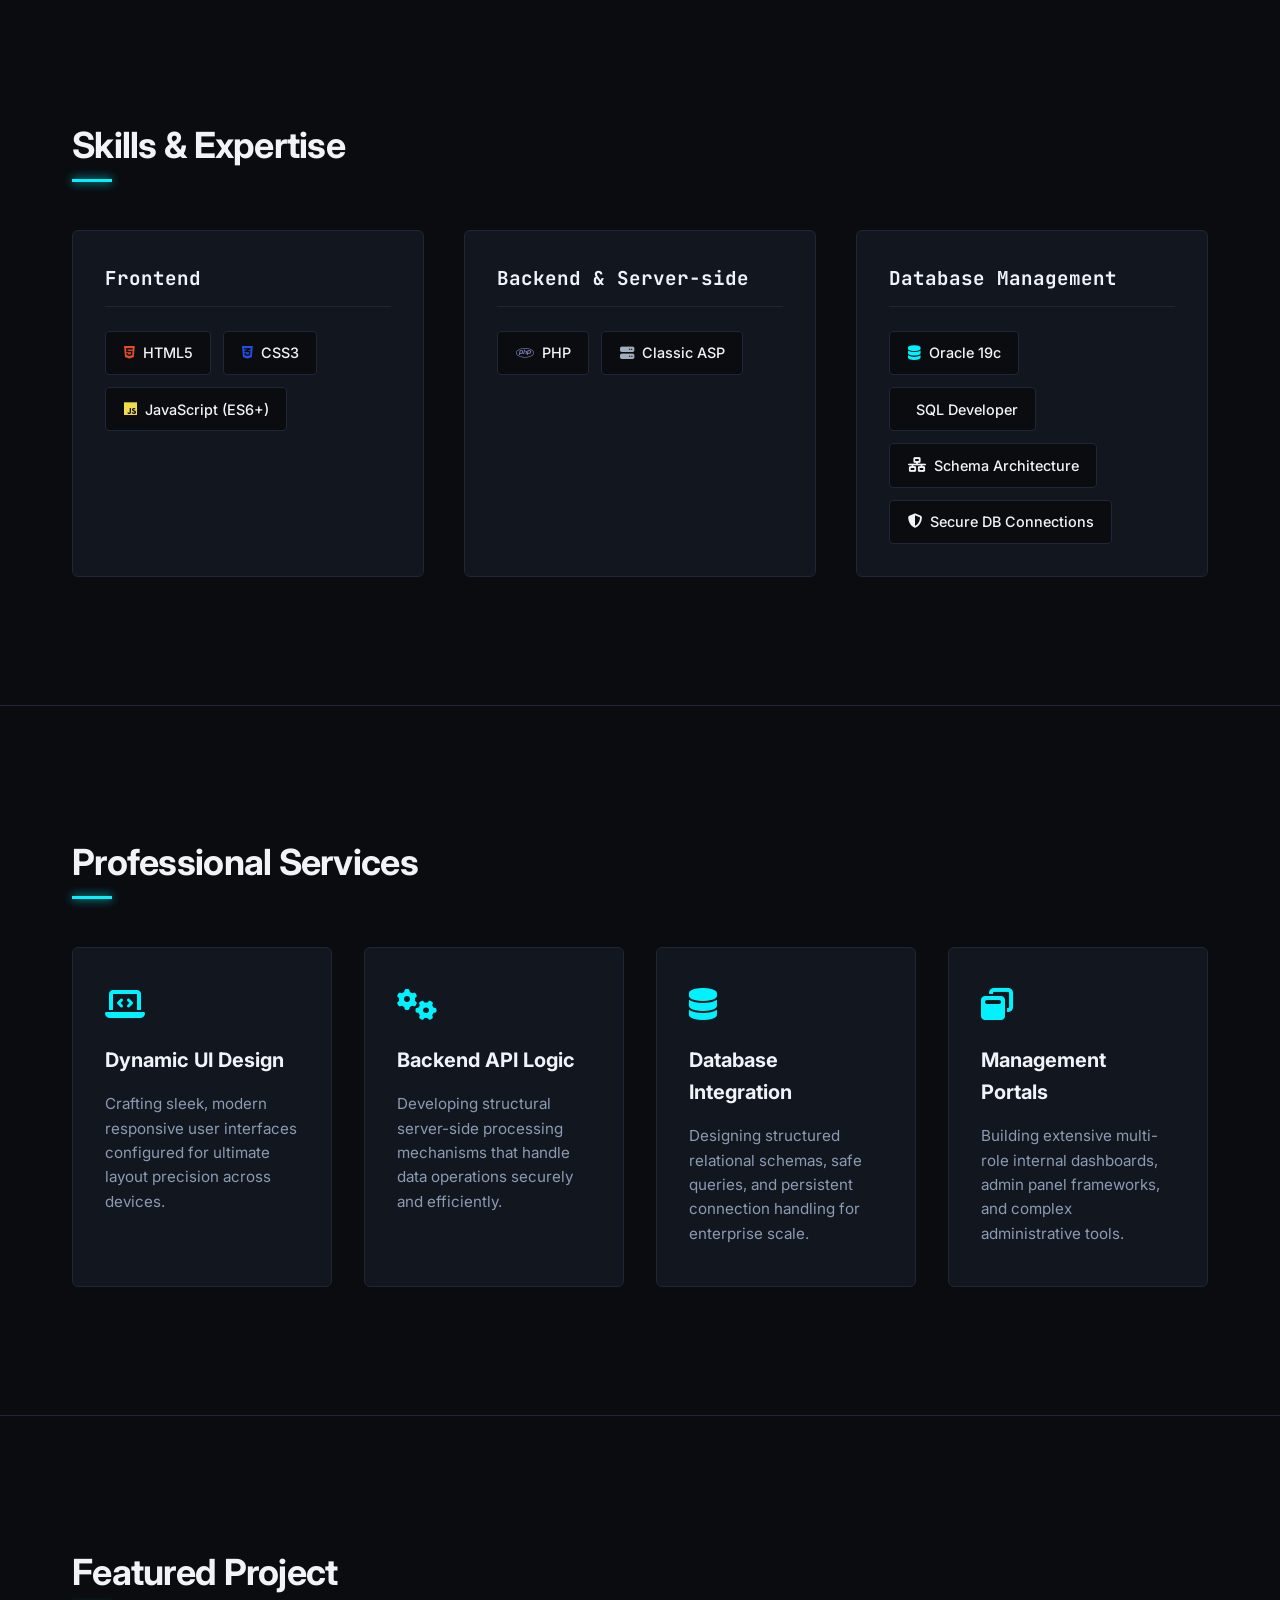
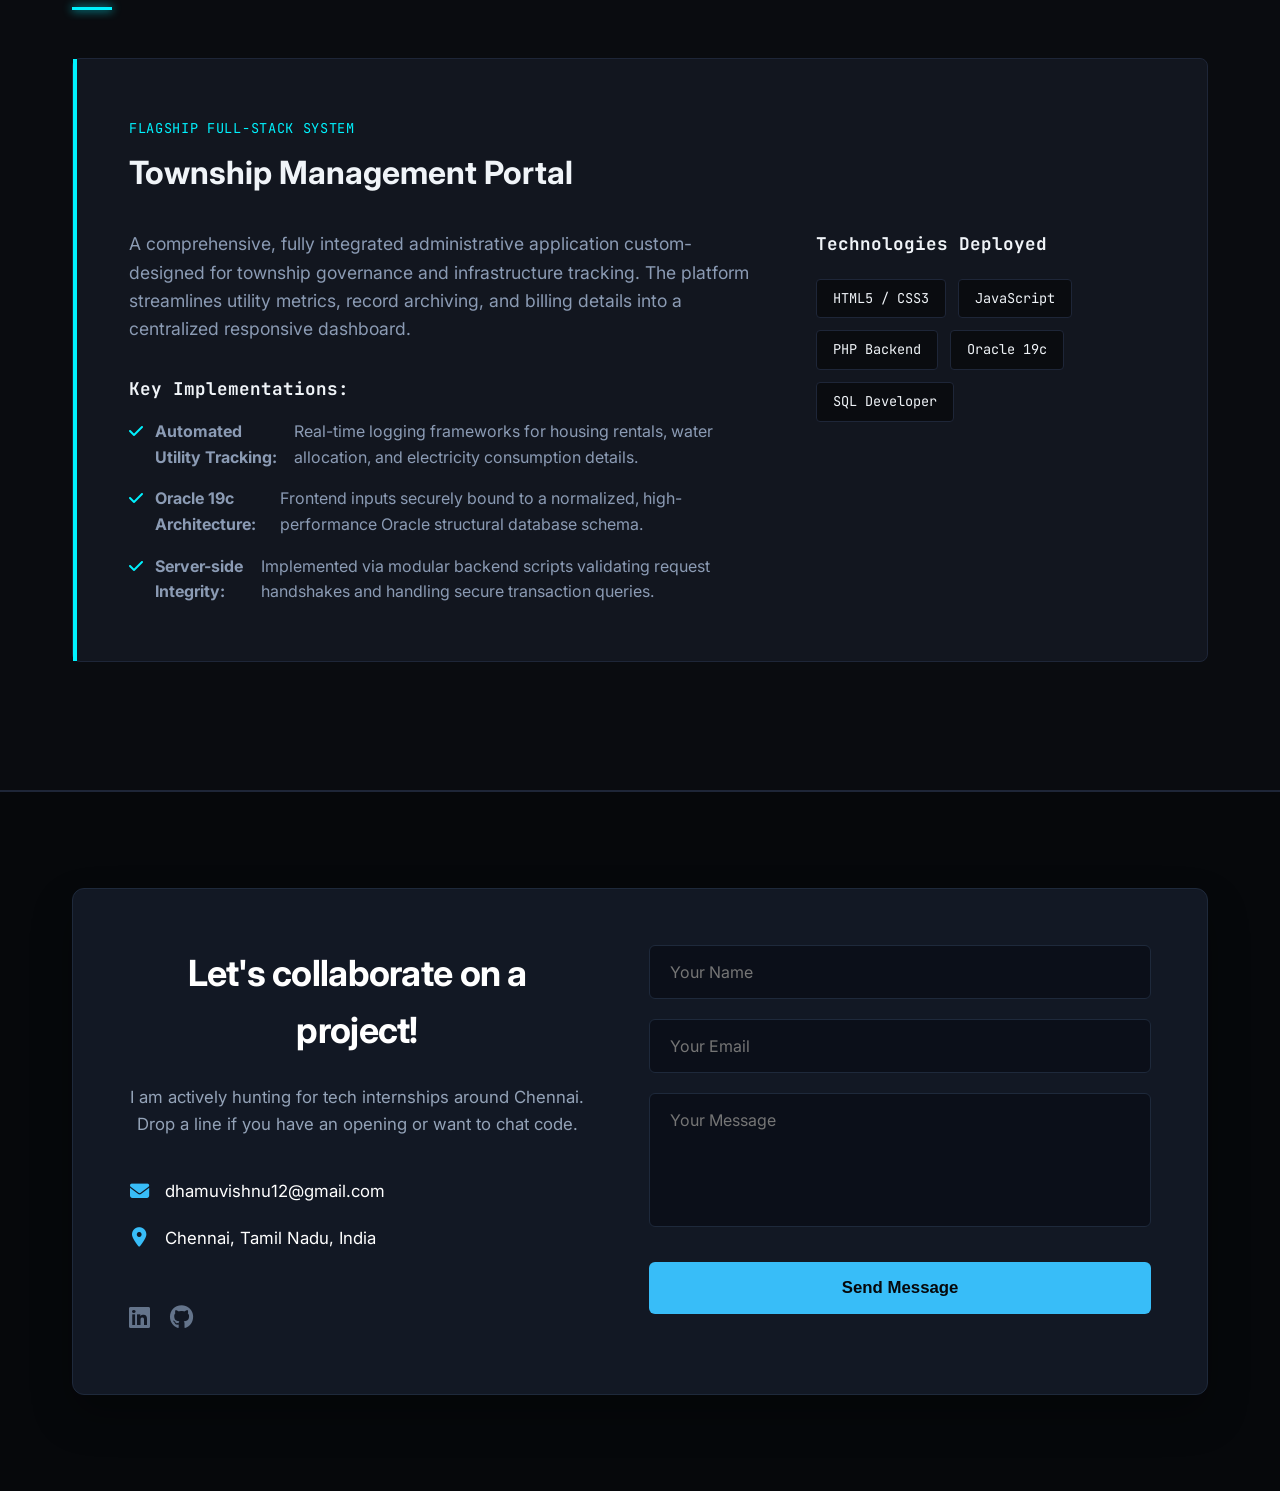
==== commit 12b0f52f: "Update index.html" ====
--- a/index.html
+++ b/index.html
@@ -44,7 +44,7 @@
                 <p class="subheadline">Building robust, scalable, and data-driven web applications from frontend to backend.</p>
                 <div class="hero-ctas">
                     <a href="#portfolio" class="btn btn-primary">View My Work</a>
-                   <a href="resume.pdf" download class="btn-submit-cyan"> Resume</a>
+                   <a href="vishnu_resume.pdf" target="_blank" class="btn-submit-cyan">View Resume</a>
                 </div>
             </div>
             <div class="hero-visual">
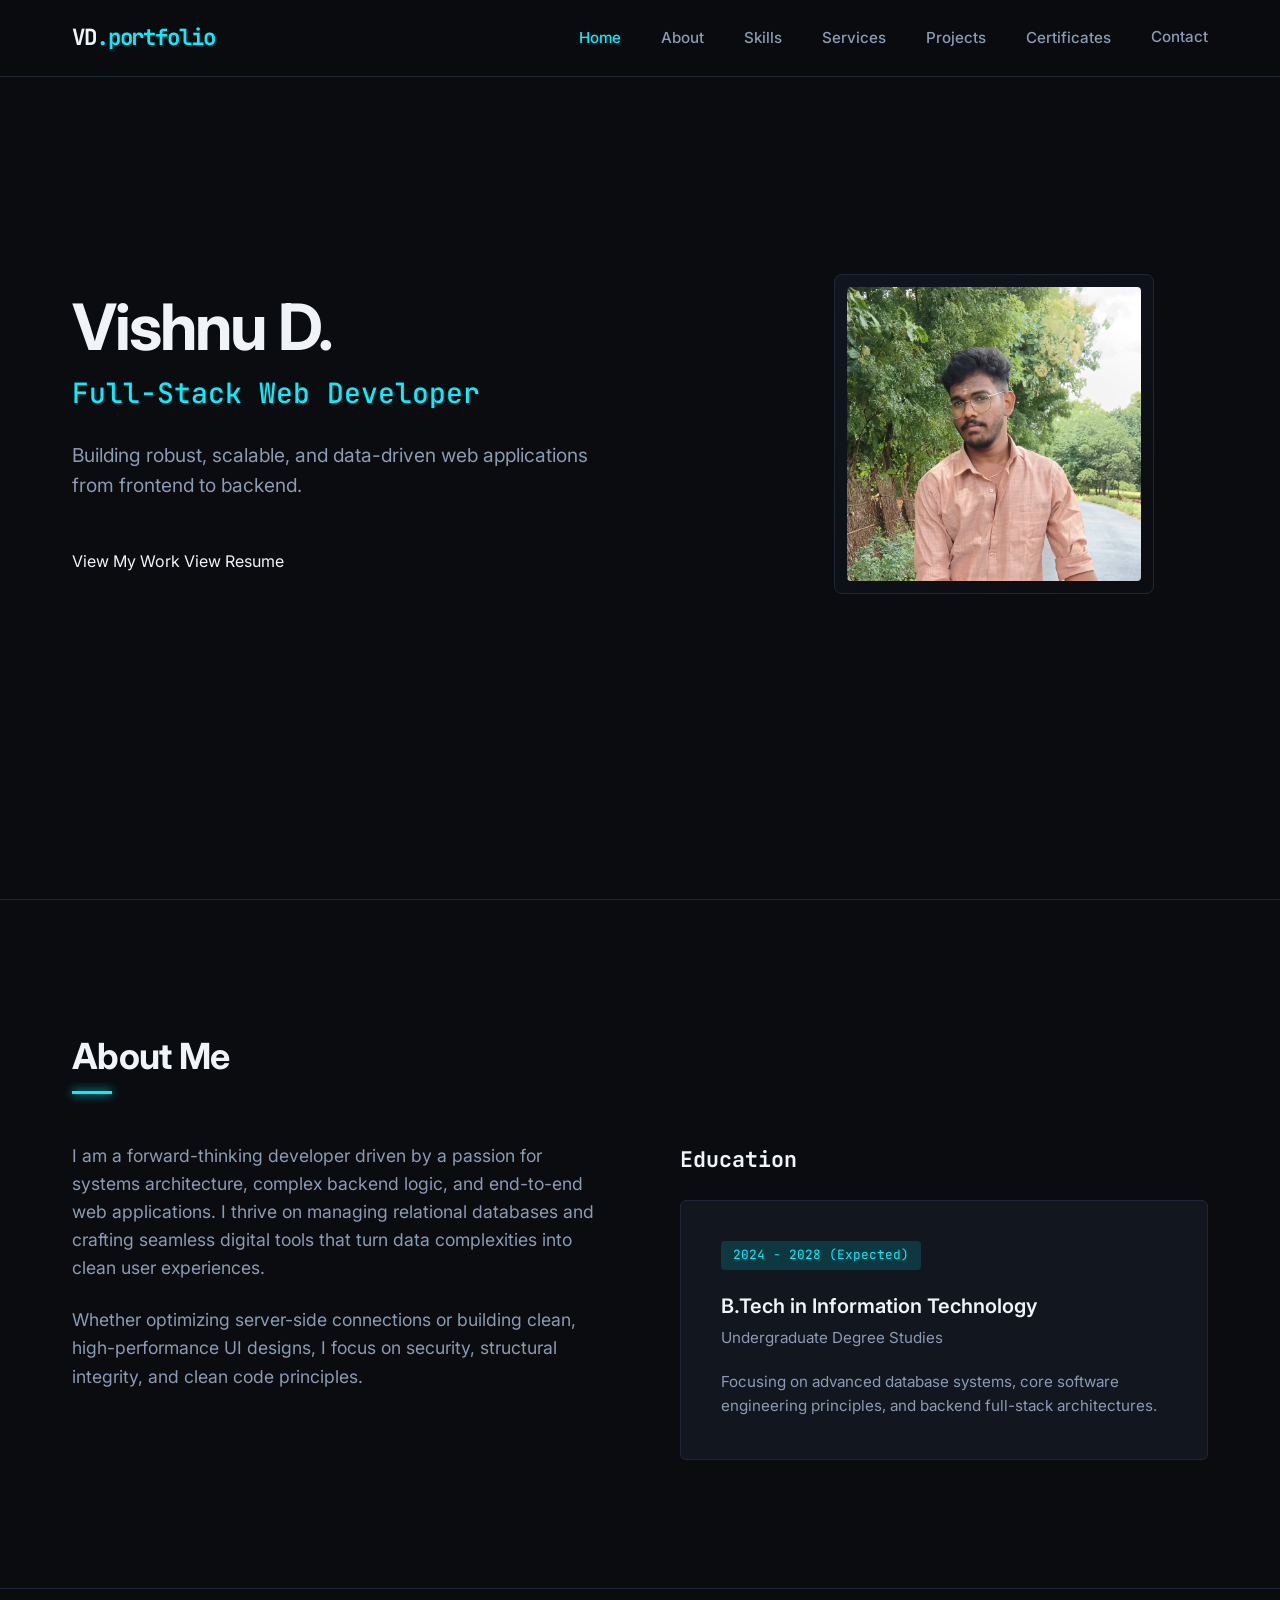
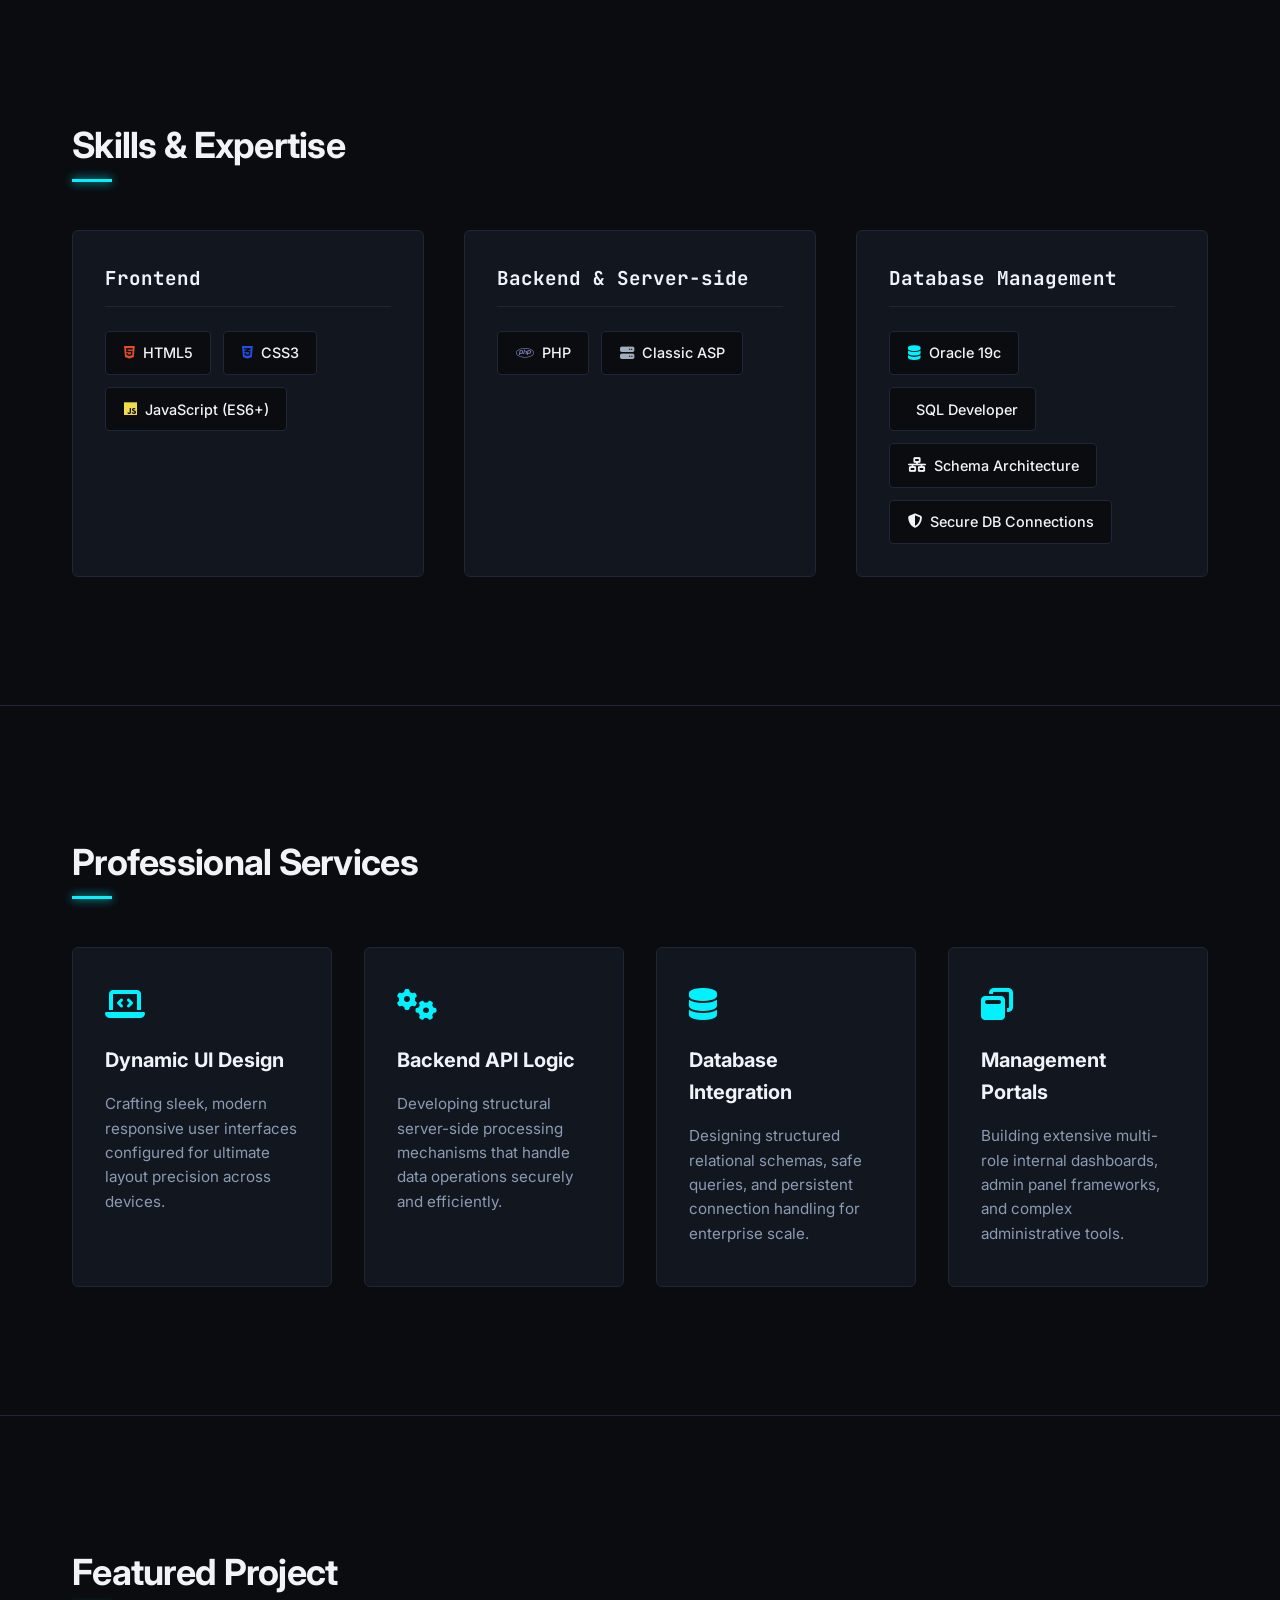
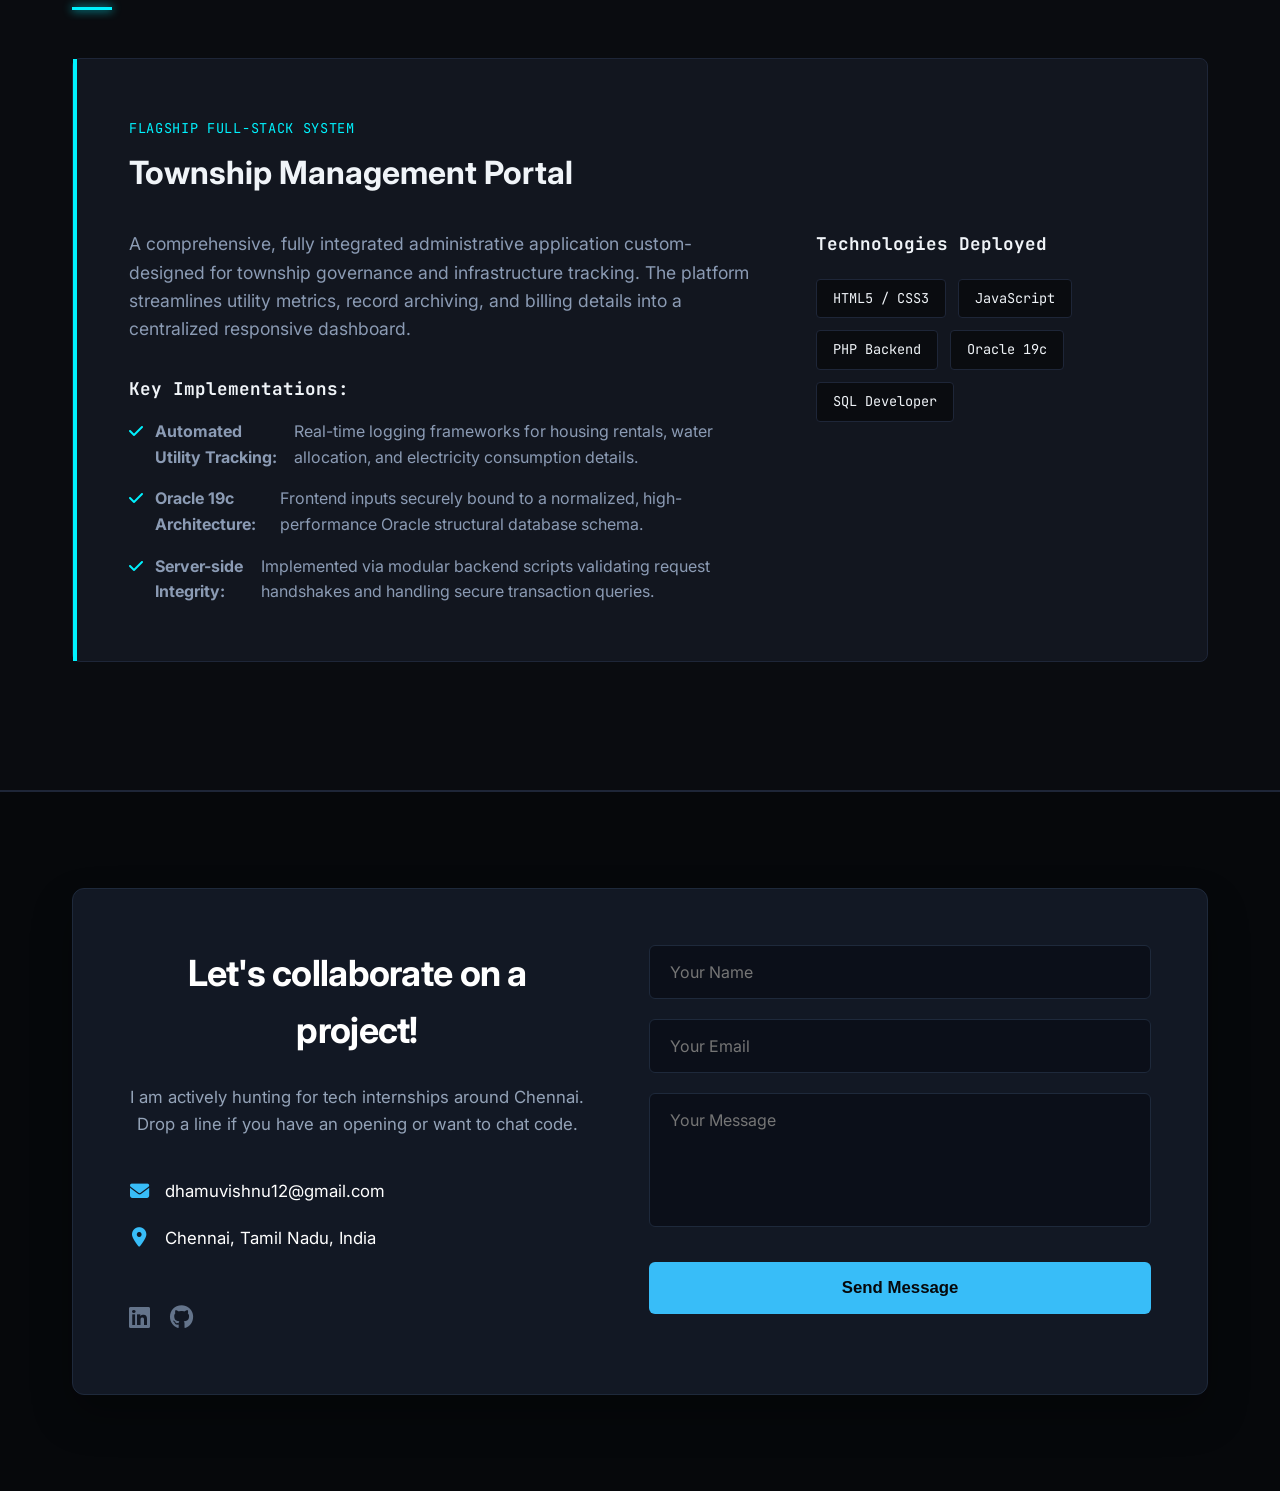
==== commit a9b444f6: "Update index.html" ====
--- a/index.html
+++ b/index.html
@@ -43,8 +43,13 @@
                 <h2>Full-Stack Web Developer</h2>
                 <p class="subheadline">Building robust, scalable, and data-driven web applications from frontend to backend.</p>
                 <div class="hero-ctas">
-                    <a href="#portfolio" class="btn btn-primary">View My Work</a>
-                   <a href="vishnu_resume.pdf" target="_blank" class="btn-submit-cyan">View Resume</a>
+                   <div class="button-group">
+    <!-- Your original cyan button -->
+    <a href="#portfolio" class="btn-work-cyan">View My Work</a>
+    
+    <!-- The new modern View Resume button -->
+    <a href="resume.pdf" target="_blank" class="btn-resume-modern">View Resume</a>
+</div>
                 </div>
             </div>
             <div class="hero-visual">
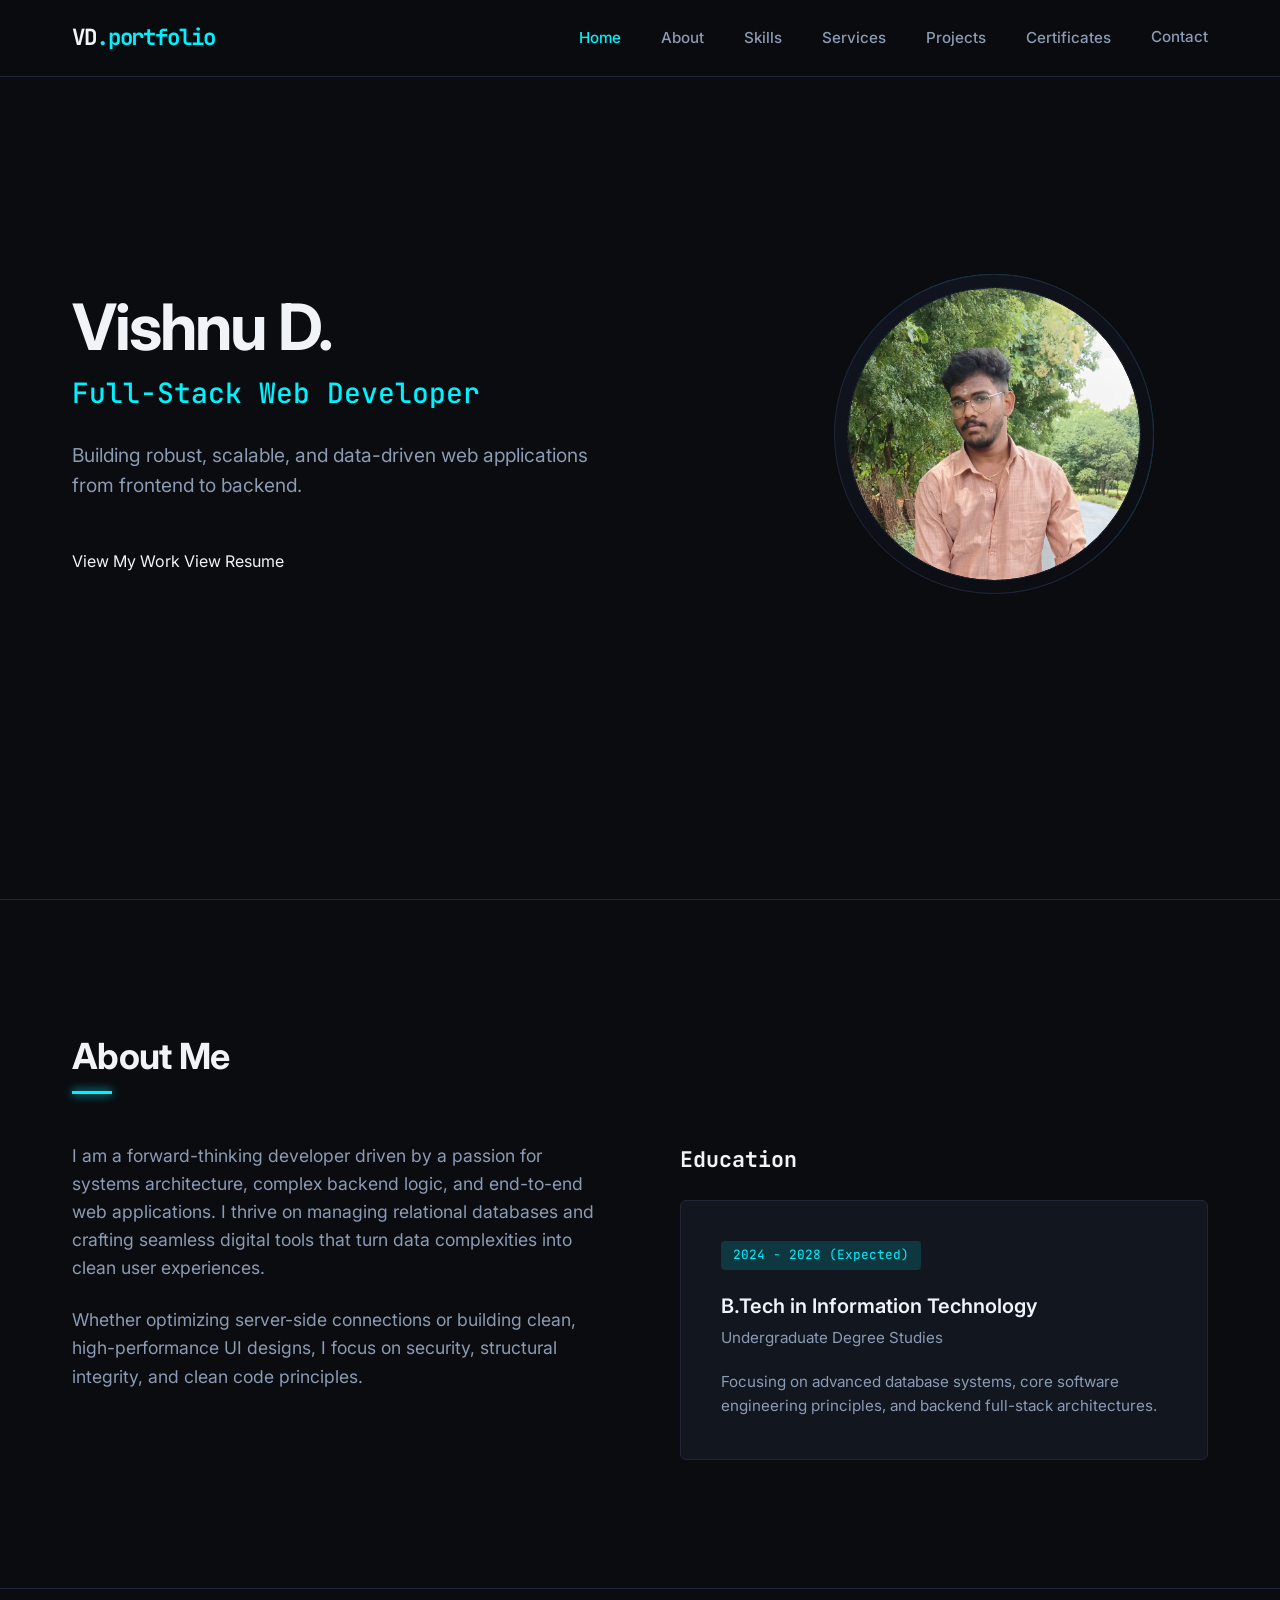
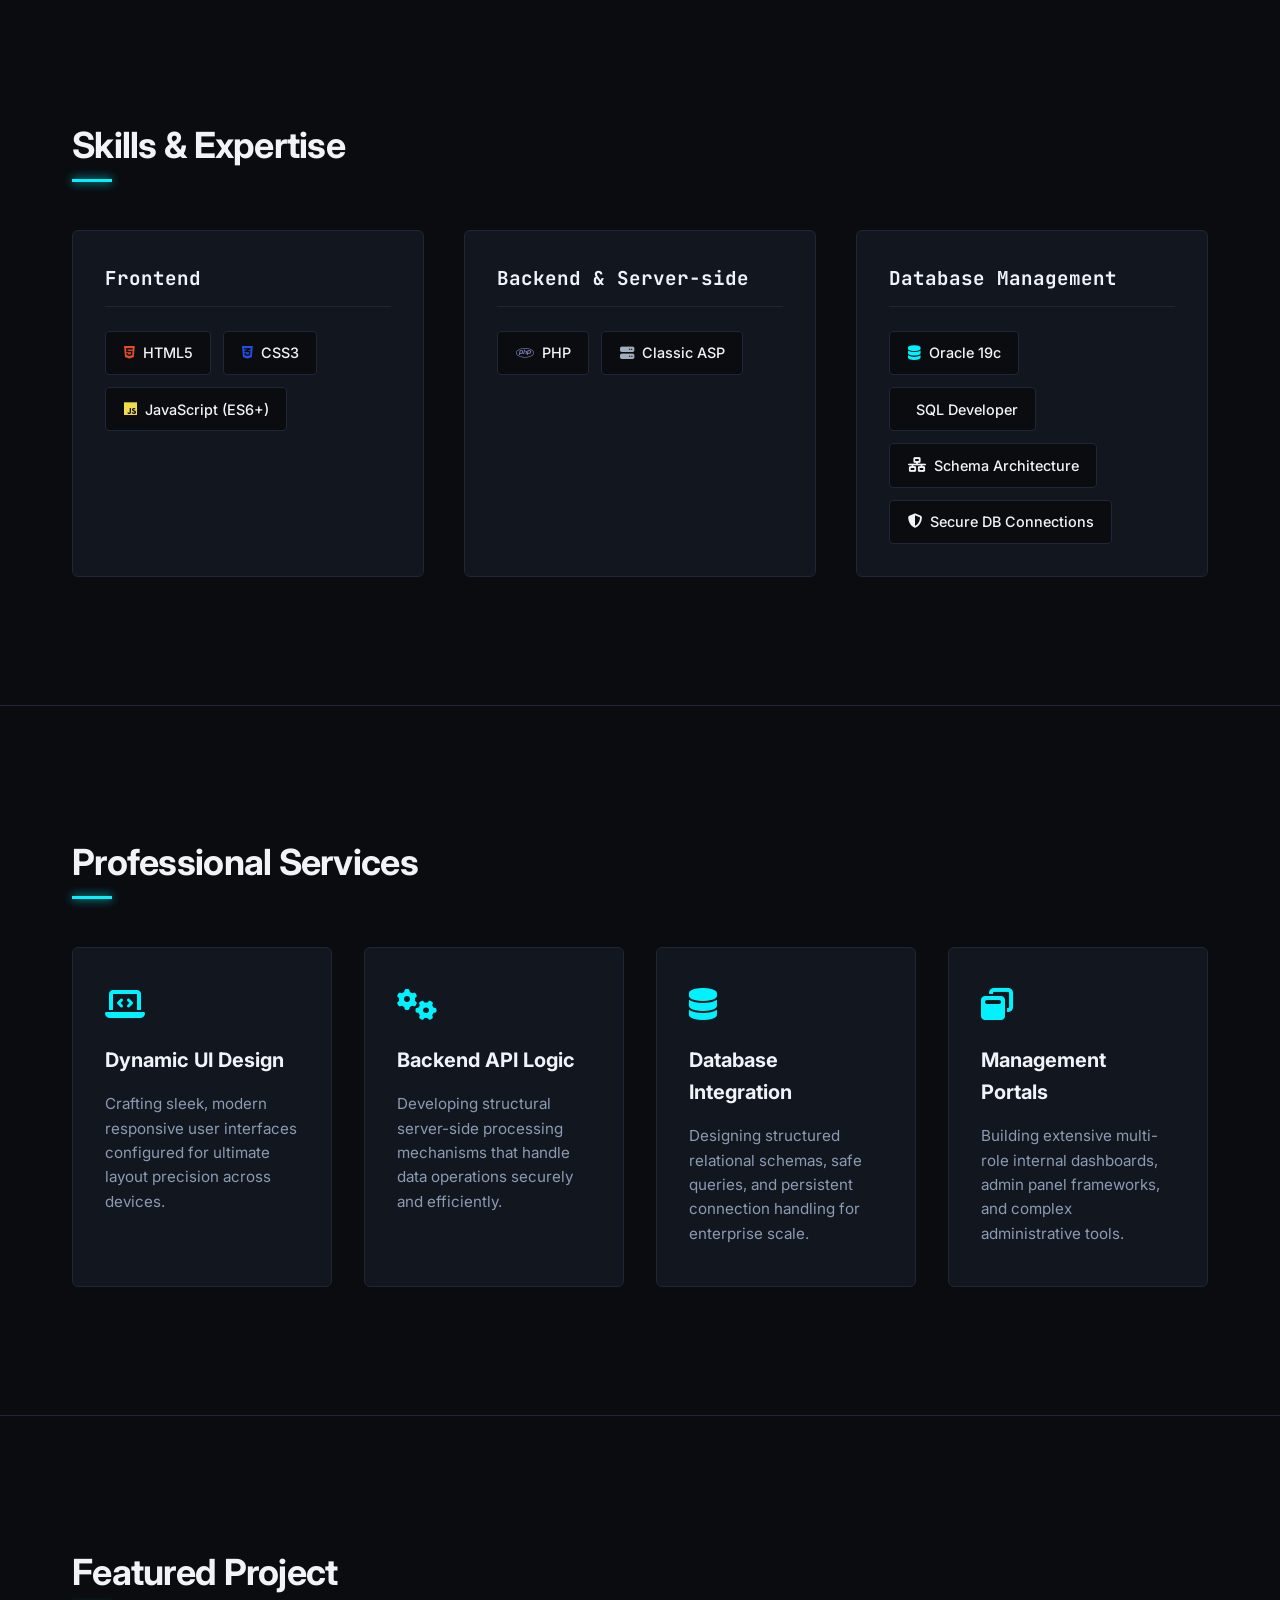
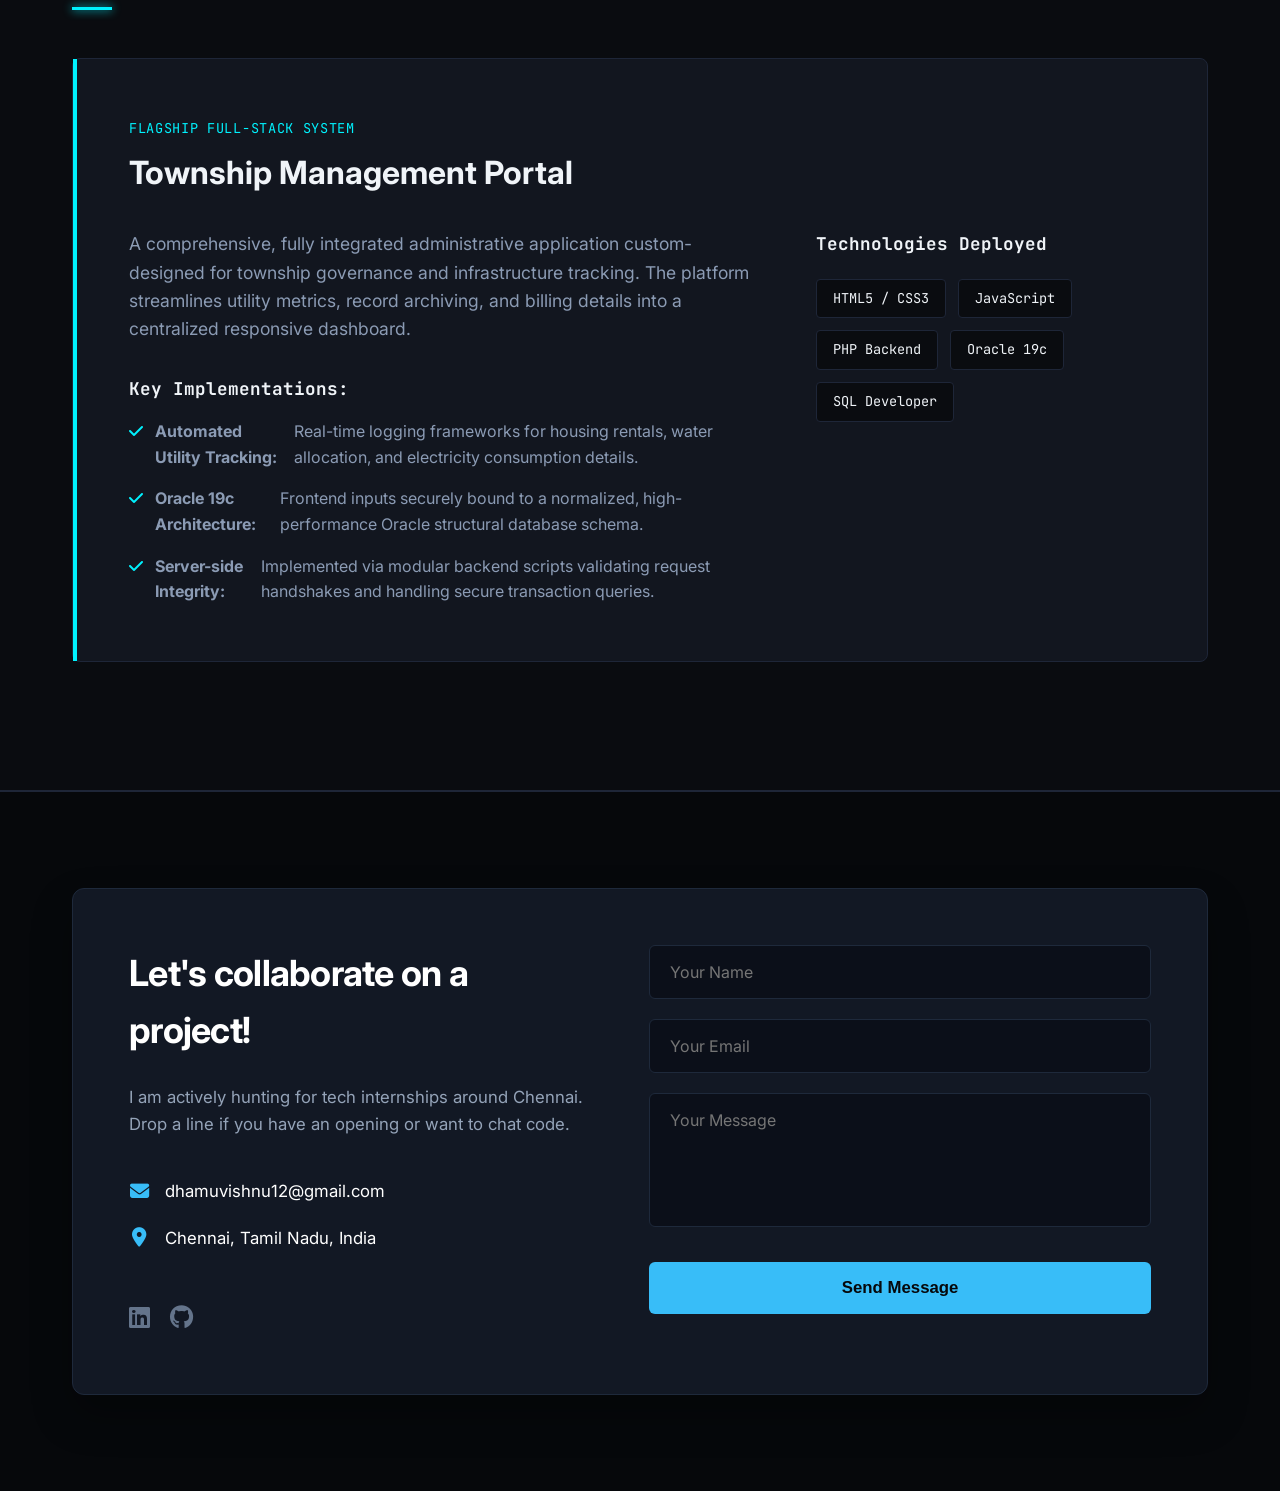
==== commit 24745cc0: "Fix resume link and HTML structure Updated the resume link and fixed HTML structure." ====
--- a/index.html
+++ b/index.html
@@ -48,14 +48,16 @@
     <a href="#portfolio" class="btn-work-cyan">View My Work</a>
     
     <!-- The new modern View Resume button -->
-    <a href="resume.pdf" target="_blank" class="btn-resume-modern">View Resume</a>
+    <a href="vishnu_resume.pdf" target="_blank" class="btn-resume-modern">View Resume</a>
 </div>
                 </div>
             </div>
             <div class="hero-visual">
-    <div class="profile-frame">
-        <!-- Your Actual Profile Photo -->
-        <img src="IMG_20260718_121938.jpg" alt="Vishnu D." class="profile-img">
+    <div class="profile-frame circle-frame">
+        <div class="profile-placeholder circle-placeholder">
+            <!-- Replace 'your-photo.jpg' with your actual image path -->
+            <img src="IMG_20260718_121938.jpg" alt="Profile" class="profile-img circle-img">
+        </div>
     </div>
 </div>
 </div
--- a/style.css
+++ b/style.css
@@ -1,6 +1,6 @@
-/* ==========================================
+/* ==========================================================
    DESIGN SYSTEM & VARIABLES
-   ========================================== */
+   ========================================================== */
 :root {
     --bg-dark: #0a0c10;
     --bg-card: #12161f;
@@ -15,9 +15,9 @@
     --transition: all 0.3s cubic-bezier(0.4, 0, 0.2, 1);
 }
 
-/* ==========================================
+/* ==========================================================
    BASE & RESET STYLES
-   ========================================== */
+   ========================================================== */
 * {
     margin: 0;
     padding: 0;
@@ -76,9 +76,9 @@
     box-shadow: 0 0 10px var(--accent);
 }
 
-/* ==========================================
+/* ==========================================================
    NAVIGATION BAR
-   ========================================== */
+   ========================================================== */
 .navbar {
     position: fixed;
     top: 0;
@@ -141,9 +141,9 @@
     transition: var(--transition);
 }
 
-/* ==========================================
+/* ==========================================================
    HERO / HOME SECTION
-   ========================================== */
+   ========================================================== */
 .hero-section {
     min-height: 100vh;
     display: flex;
@@ -188,7 +188,9 @@
 }
 
 .btn {
-    display: inline-block;
+    display: inline-flex;
+    align-items: center;
+    justify-content: center;
     padding: 0.85rem 2rem;
     border-radius: 4px;
     font-size: 0.95rem;
@@ -219,46 +221,61 @@
     transform: translateY(-2px);
 }
 
-/* Photo Area Visual placeholder */
+/* Modern wide button modifier */
+.btn-resume-wide {
+    width: 480px;
+    text-align: center;
+    border-radius: 10px;
+}
+
+/* Photo Area Visual - Modern Circular Frame */
 .hero-visual {
     display: flex;
     justify-content: center;
 }
 
-.profile-frame {
+.profile-frame.circle-frame {
     width: 320px;
     height: 320px;
-    border-radius: 8px;
+    border-radius: 50%; /* Makes outer frame a perfect circle */
     border: 1px solid var(--border-color);
     padding: 12px;
     background: linear-gradient(145deg, #111520, #0a0c10);
     position: relative;
 }
 
-.profile-frame::before {
+.profile-frame.circle-frame::before {
     content: '';
     position: absolute;
     inset: -1px;
-    border-radius: 9px;
+    border-radius: 50%; /* Keeps gradient ring circular */
     background: linear-gradient(45deg, transparent, var(--border-color), var(--accent), transparent);
     z-index: -1;
     opacity: 0.5;
 }
 
-.profile-placeholder {
+.profile-placeholder.circle-placeholder {
     width: 100%;
     height: 100%;
     background-color: var(--bg-card);
-    border-radius: 4px;
+    border-radius: 50%; /* Internal container circle */
     display: flex;
     align-items: center;
     justify-content: center;
     border: 1px dashed var(--border-color);
+    overflow: hidden; /* Ensures image cannot bleed past circular edge */
 }
 
 .profile-placeholder i {
     font-size: 4rem;
     color: rgba(0, 242, 254, 0.2);
+}
+
+.profile-img.circle-img {
+    width: 100%;
+    height: 100%;
+    object-fit: cover; 
+    border-radius: 50%; /* Makes image perfectly round */
 }
 
 /* ==========================================
@@ -509,107 +526,6 @@
 }
 
 /* ==========================================
-   CONTACT & FOOTER
-   ========================================== */
-.contact-section {
-    padding: 6rem 0 3rem 0;
-    background-color: #06080b;
-    border-bottom: none;
-    text-align: center;
-}
-
-.contact-content h2 {
-    font-size: 2.5rem;
-    margin-bottom: 1rem;
-    letter-spacing: -0.02em;
-}
-
-.contact-content p {
-    color: var(--text-secondary);
-    max-width: 600px;
-    margin: 0 auto 3rem auto;
-    font-size: 1.1rem;
-}
-
-.social-links {
-    display: flex;
-    justify-content: center;
-    gap: 2rem;
-    margin-bottom: 5rem;
-}
-
-.social-links a {
-    width: 50px;
-    height: 50px;
-    border-radius: 50%;
-    border: 1px solid var(--border-color);
-    background-color: var(--bg-card);
-    display: flex;
-    align-items: center;
-    justify-content: center;
-    font-size: 1.25rem;
-    color: var(--text-primary);
-}
-
-.social-links a:hover {
-    color: var(--bg-dark);
-    background-color: var(--accent);
-    border-color: var(--accent);
-    box-shadow: 0 0 15px var(--accent);
-    transform: translateY(-3px);
-}
-
-.footer-bottom {
-    border-top: 1px solid var(--border-color);
-    padding-top: 2rem;
-    color: rgba(139, 155, 180, 0.4);
-    font-size: 0.85rem;
-}
-
-/* ==========================================
-   RESPONSIVE MEDIA QUERIES
-   ========================================== */
-@media (max-width: 968px) {
-    .hero-grid, .about-grid, .project-body {
-        grid-template-columns: 1fr;
-        gap: 3rem;
-    }
-    .hero-visual {
-        order: -1;
-    }
-    .hero-text {
-        text-align: center;
-    }
-    .subheadline {
-        margin: 0 auto 3rem auto;
-    }
-    .hero-ctas {
-        justify-content: center;
-    }
-    .project-deep-dive {
-        padding: 2rem;
-    }
-}
-
-@media (max-width: 768px) {
-    section {
-        padding: 5rem 0;
-    }
-    .hero-text h1 {
-        font-size: 2.75rem;
-    }
-    .nav-links {
-        display: none; /* Mobile menu behavior can be enabled via script toggles */
-    }
-    .menu-toggle {
-        display: block;
-    }
-}.profile-img {
-    width: 100%;
-    height: 100%;
-    object-fit: cover; /* Keeps your face perfectly framed without stretching */
-    border-radius: 4px;
-}/* ==========================================
    CERTIFICATES GALLERY GRID SYSTEM
    ========================================== */
 .gallery-section {
@@ -650,12 +566,13 @@
     background-color: #0f131a;
     border-bottom: 1px solid var(--border-color);
     overflow: hidden;
+    cursor: pointer;
 }
 
 .gallery-item .image-container img {
     width: 100%;
     height: 100%;
-    object-fit: cover; /* Crops uniformly; use 'contain' if you want to see full edges */
+    object-fit: cover; 
     transition: var(--transition);
 }
 
@@ -680,30 +597,27 @@
     font-size: 1.1rem;
     font-weight: 600;
     color: var(--text-primary);
-}/* ==========================================
+}
+
+/* ==========================================
    FULL-SCREEN LIGHTBOX MODAL STYLING
    ========================================== */
-.gallery-item .image-container {
-    cursor: pointer; /* Changes mouse cursor to a pointer hand on hover */
-}
-
 .lightbox-modal {
-    display: none; /* Hidden by default */
+    display: none; 
     position: fixed;
-    z-index: 2000; /* Layered way above navigation bars */
+    z-index: 2000; 
     padding-top: 60px;
     left: 0;
     top: 0;
     width: 100%;
     height: 100%;
     overflow: auto;
-    background-color: rgba(6, 8, 11, 0.95); /* Deep translucent charcoal black background */
-    backdrop-filter: blur(10px); /* Modern blur effect */
+    background-color: rgba(6, 8, 11, 0.95); 
+    backdrop-filter: blur(10px); 
     opacity: 0;
     transition: opacity 0.3s ease;
 }
 
-/* Class added by JavaScript when opening */
 .lightbox-modal.show {
     display: flex;
     justify-content: center;
@@ -711,7 +625,6 @@
     opacity: 1;
 }
 
-/* The Certificate Image Dimensions */
 .lightbox-content {
     margin: auto;
     display: block;
@@ -730,7 +643,6 @@
     transform: scale(1);
 }
 
-/* Close Action Button Details */
 .lightbox-close {
     position: absolute;
     top: 25px;
@@ -747,11 +659,7 @@
     color: var(--accent);
 }
 
-@media (max-width: 768px) {
-    .lightbox-content {
-        width: 95%;
-    }
-}/* ==========================================
+/* ==========================================
    SPLIT CONTACT SECTION & FORM MODULE
    ========================================== */
 .contact-section {
@@ -764,14 +672,13 @@
     display: grid;
     grid-template-columns: 1fr 1.1fr;
     gap: 4rem;
-    background-color: #121824; /* Deep charcoal container box tint */
+    background-color: #121824; 
     border: 1px solid #1e293b;
     border-radius: 12px;
     padding: 3.5rem;
     box-shadow: 0 20px 40px rgba(0, 0, 0, 0.3);
 }
 
-/* Left Panel Elements */
 .contact-info-panel {
     display: flex;
     flex-direction: column;
@@ -818,7 +725,7 @@
 }
 
 .meta-icon-cyan {
-    color: #38bdf8; /* Energetic tech blue/cyan tint */
+    color: #38bdf8; 
     font-size: 1.2rem;
     width: 20px;
     text-align: center;
@@ -827,7 +734,7 @@
 .contact-social-tray {
     display: flex;
     gap: 1.25rem;
-    margin-top: auto; /* Pushes tray down cleanly */
+    margin-top: auto; 
 }
 
 .contact-social-tray a {
@@ -841,7 +748,6 @@
     transform: translateY(-2px);
 }
 
-/* Right Panel Form Controls */
 .contact-form-panel {
     display: flex;
     flex-direction: column;
@@ -855,7 +761,7 @@
 .contact-form-panel input,
 .contact-form-panel textarea {
     width: 100%;
-    background-color: #0b0f19; /* Darker inputs contrast */
+    background-color: #0b0f19; 
     border: 1px solid #1e293b;
     border-radius: 6px;
     padding: 1rem 1.25rem;
@@ -870,14 +776,12 @@
     resize: none;
 }
 
-/* Subtle focus border transitions */
 .contact-form-panel input:focus,
 .contact-form-panel textarea:focus {
     border-color: #38bdf8;
     box-shadow: 0 0 0 1px #38bdf8;
 }
 
-/* Flat Accent Interactive Action Button */
 .btn-submit-cyan {
     width: 100%;
     background-color: #38bdf8;
@@ -897,8 +801,37 @@
     box-shadow: 0 4px 20px rgba(56, 189, 248, 0.25);
 }
 
-/* Responsive Structural Breakpoints */
-@media (max-width: 992px) {
+.footer-bottom {
+    border-top: 1px solid var(--border-color);
+    padding-top: 2rem;
+    color: rgba(139, 155, 180, 0.4);
+    font-size: 0.85rem;
+    text-align: center;
+}
+
+/* ==========================================
+   RESPONSIVE MEDIA QUERIES
+   ========================================== */
+@media (max-width: 968px) {
+    .hero-grid, .about-grid, .project-body {
+        grid-template-columns: 1fr;
+        gap: 3rem;
+    }
+    .hero-visual {
+        order: -1;
+    }
+    .hero-text {
+        text-align: center;
+    }
+    .subheadline {
+        margin: 0 auto 3rem auto;
+    }
+    .hero-ctas {
+        justify-content: center;
+    }
+    .project-deep-dive {
+        padding: 2rem;
+    }
     .contact-card-box {
         grid-template-columns: 1fr;
         gap: 3rem;
@@ -907,4 +840,30 @@
     .contact-social-tray {
         margin-top: 2rem;
     }
-}+}
+
+@media (max-width: 768px) {
+    section {
+        padding: 5rem 0;
+    }
+    .hero-text h1 {
+        font-size: 2.75rem;
+    }
+    .nav-links {
+        display: none; 
+    }
+    .menu-toggle {
+        display: block;
+    }
+    .lightbox-content {
+        width: 95%;
+    }
+    
+    .hero-ctas {
+        flex-direction: column;
+        align-items: stretch;
+    }
+    .btn-resume-wide {
+        width: 100%;
+    }
+}
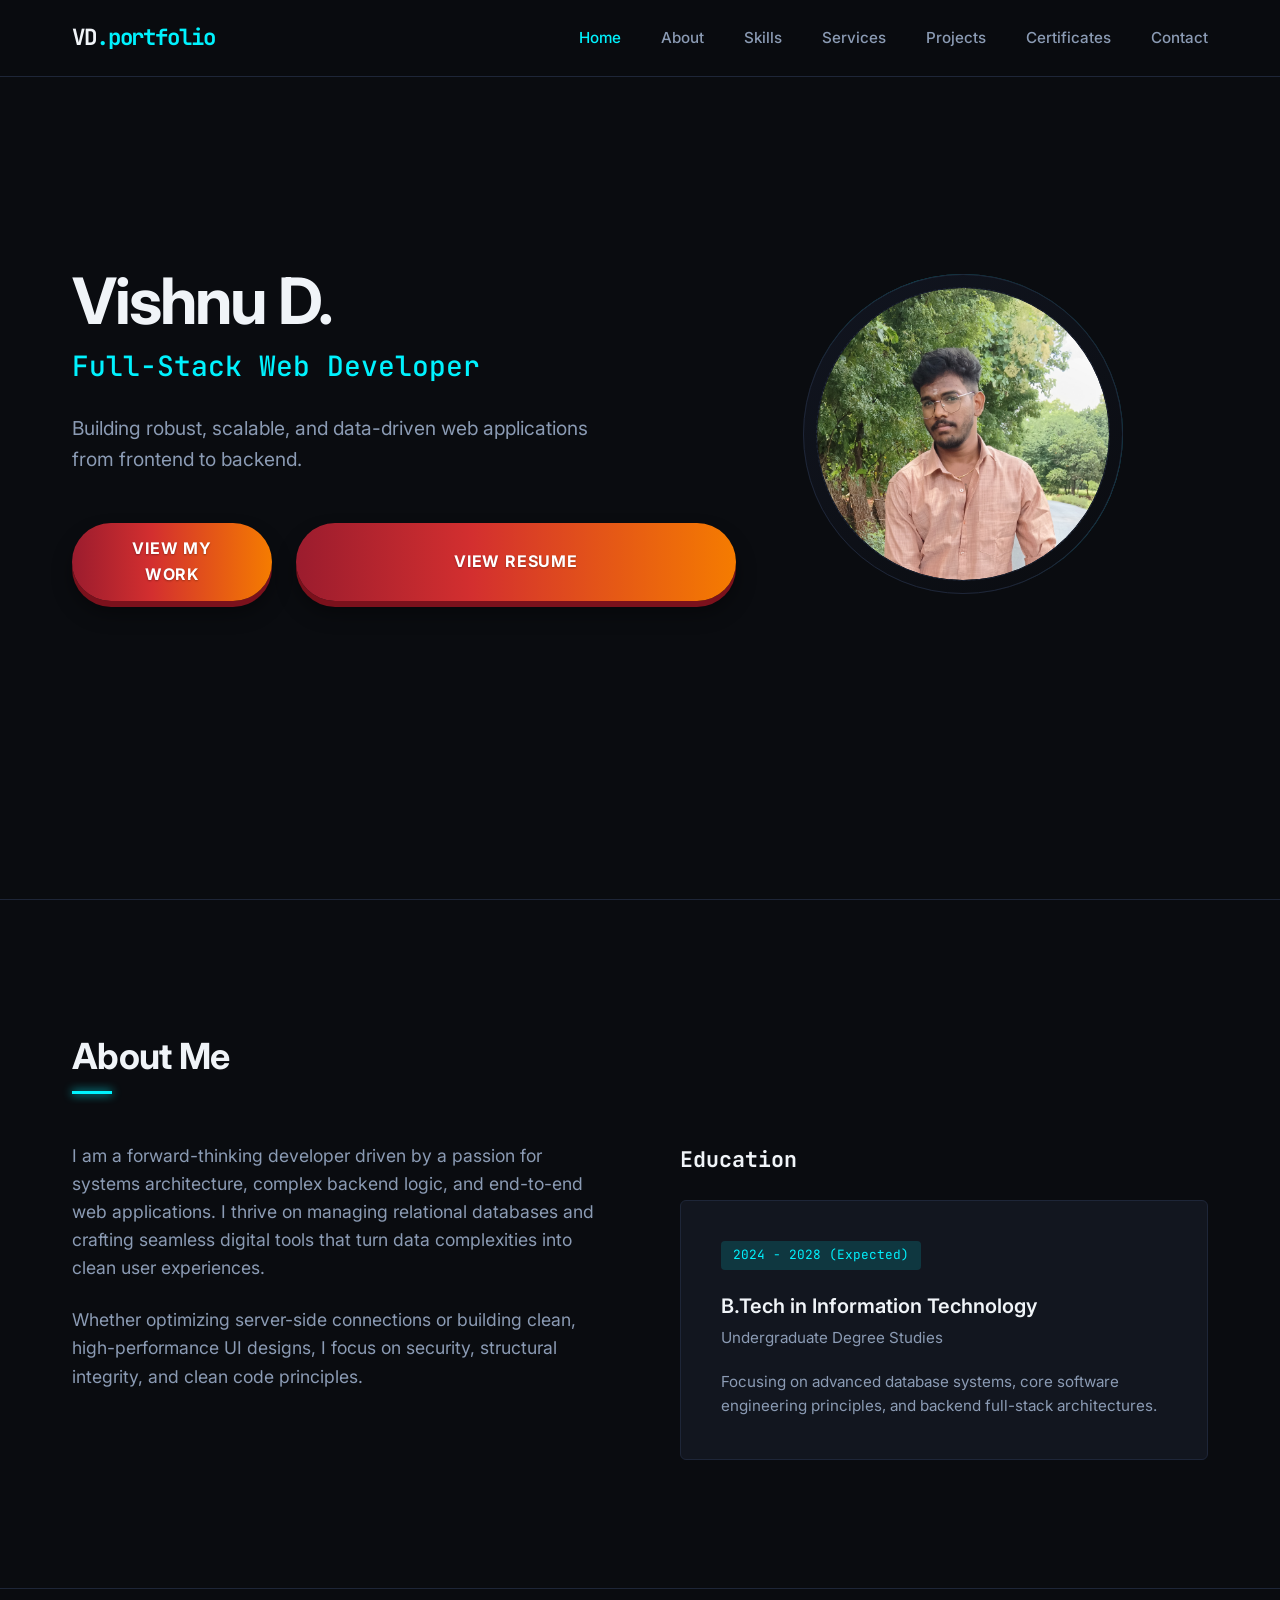
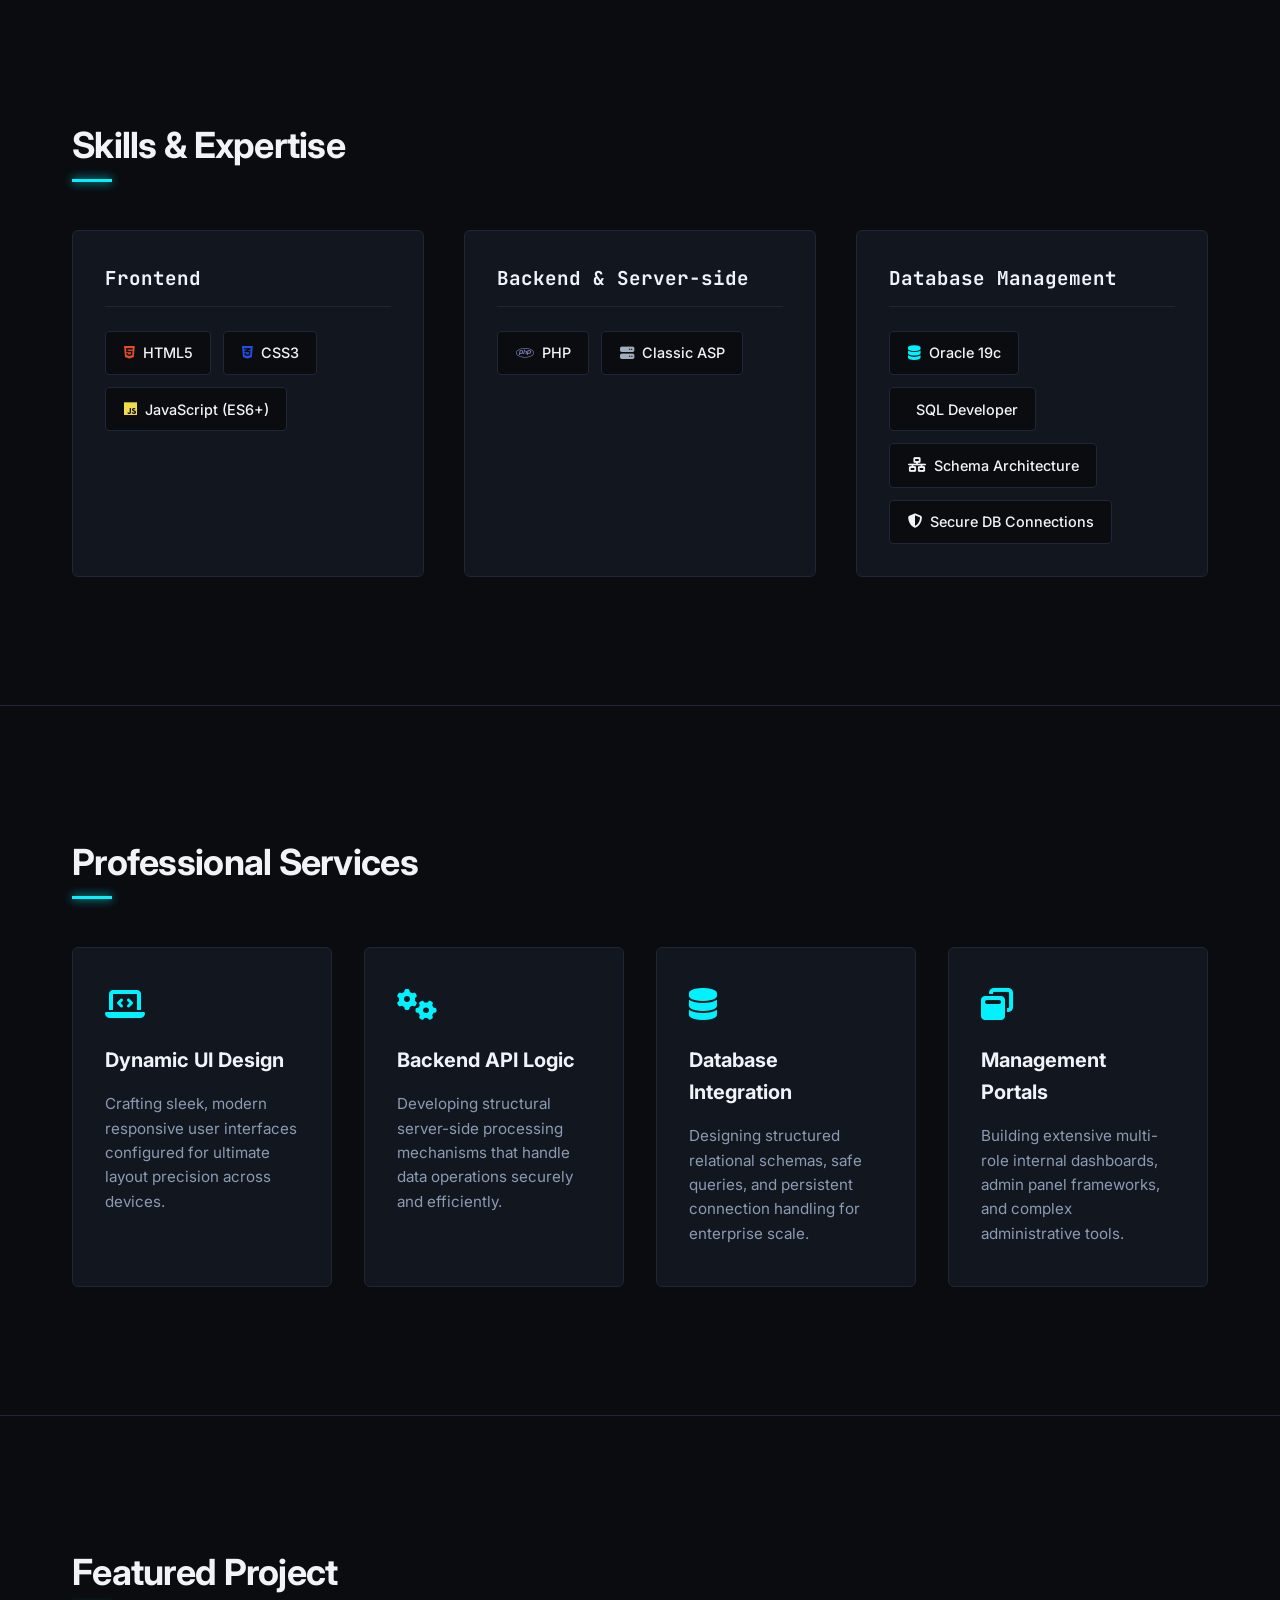
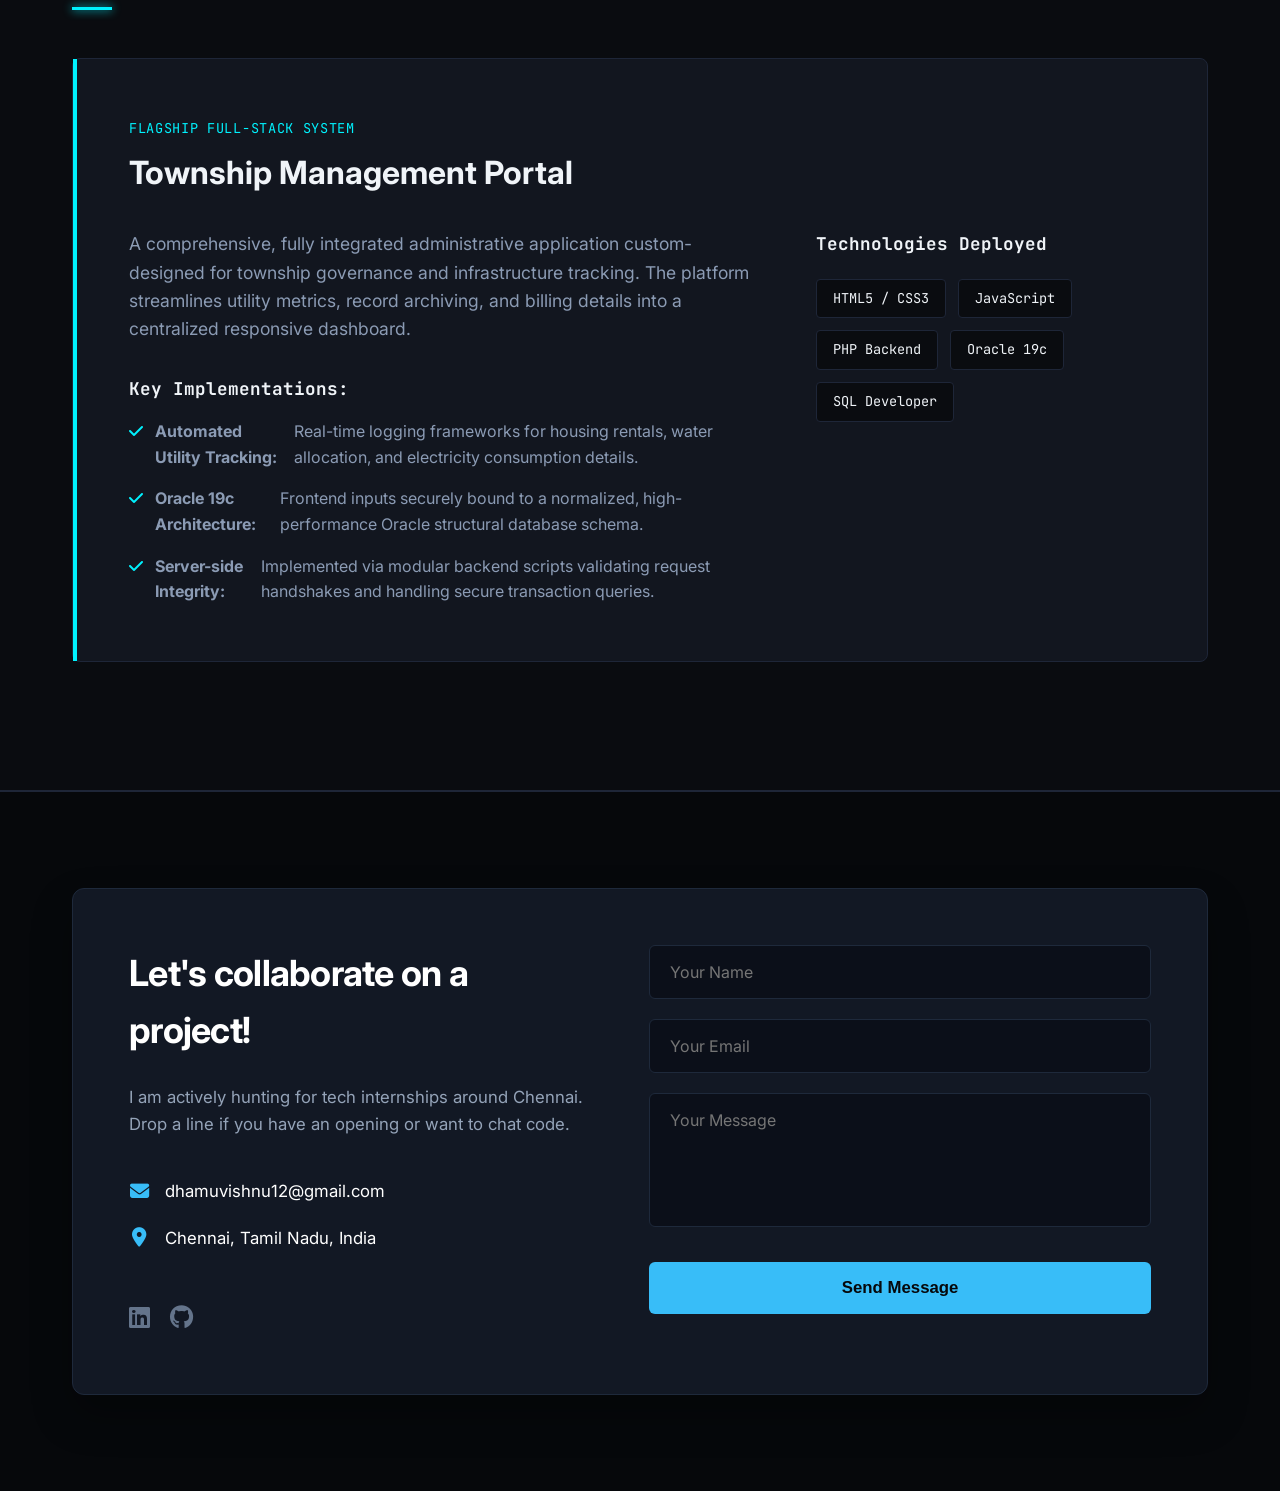
==== commit 9dd8cdb8: "Update index.html" ====
--- a/index.html
+++ b/index.html
@@ -24,7 +24,7 @@
                 <li><a href="#skills">Skills</a></li>
                 <li><a href="#services">Services</a></li>
                 <li><a href="#portfolio">Projects</a></li>
-                <li><a href="certificates.html">Certificates</a></li
+                <li><a href="certificates.html">Certificates</a></li>
                 <li><a href="#contact">Contact</a></li>
             </ul>
             <div class="menu-toggle" id="mobile-menu">
@@ -42,25 +42,21 @@
                 <h1 class="glitch-text">Vishnu D.</h1>
                 <h2>Full-Stack Web Developer</h2>
                 <p class="subheadline">Building robust, scalable, and data-driven web applications from frontend to backend.</p>
+                
+                <!-- Updated 3D Pill Button Layout Block -->
                 <div class="hero-ctas">
-                   <div class="button-group">
-    <!-- Your original cyan button -->
-    <a href="#portfolio" class="btn-work-cyan">View My Work</a>
-    
-    <!-- The new modern View Resume button -->
-    <a href="vishnu_resume.pdf" target="_blank" class="btn-resume-modern">View Resume</a>
-</div>
-                </div>
-            </div>
+                    <a href="#portfolio" class="btn-pill-3d btn-work-pill">View My Work</a>
+                    <a href="vishnu_resume.pdf" target="_blank" class="btn-pill-3d btn-resume-pill">View Resume</a>
+                </div>
+            </div>
+            
+            <!-- Updated Circular Frame Layout Block -->
             <div class="hero-visual">
-    <div class="profile-frame circle-frame">
-        <div class="profile-placeholder circle-placeholder">
-            <!-- Replace 'your-photo.jpg' with your actual image path -->
-            <img src="IMG_20260718_121938.jpg" alt="Profile" class="profile-img circle-img">
-        </div>
-    </div>
-</div>
-</div
+                <div class="profile-frame circle-frame">
+                    <div class="profile-placeholder circle-placeholder">
+                        <img src="IMG_20260718_121938.jpg" alt="Profile" class="profile-img circle-img">
+                    </div>
+                </div>
             </div>
         </div>
     </section>
@@ -188,50 +184,50 @@
         </div>
     </section>
 
-   <!-- Contact Section (Matches Image Split Layout) -->
-<footer id="contact" class="contact-section">
-    <div class="container">
-        <div class="contact-card-box">
-            
-            <!-- Left Panel: Text & Metadata Details -->
-            <div class="contact-info-panel">
-                <h2>Let's collaborate on a project!</h2>
-                <p class="contact-subtext">I am actively hunting for tech internships around Chennai. Drop a line if you have an opening or want to chat code.</p>
+    <!-- Contact Section -->
+    <footer id="contact" class="contact-section">
+        <div class="container">
+            <div class="contact-card-box">
                 
-                <div class="contact-meta-list">
-                    <div class="meta-item">
-                        <i class="fa-solid fa-envelope meta-icon-cyan"></i>
-                        <a href="mailto:dhamuvishnu12@gmail.com">dhamuvishnu12@gmail.com</a>
-                    </div>
-                    <div class="meta-item">
-                        <i class="fa-solid fa-location-dot meta-icon-cyan"></i>
-                        <span>Chennai, Tamil Nadu, India</span>
-                    </div>
-                </div>
-
-                <!-- Minimal Social Icons -->
-                <div class="contact-social-tray">
-                    <a href="https://www.linkedin.com/in/vishnu121/" target="_blank" title="LinkedIn"><i class="fa-brands fa-linkedin"></i></a>
-                    <a href="https://github.com" target="_blank" title="GitHub"><i class="fa-brands fa-github"></i></a>
-                </div>
-            </div>
-
-            <!-- Right Panel: Functional Input Form -->
-           <form class="contact-form-panel" action="https://formsubmit.co/dhamuvishnu12@gmail.com" method="POST">
-    <div class="form-group">
-        <input type="text" id="name" name="name" placeholder="Your Name" required>
-    </div>
-    <div class="form-group">
-        <input type="email" id="email" name="email" placeholder="Your Email" required>
-    </div>
-    <div class="form-group">
-        <textarea id="message" name="message" rows="5" placeholder="Your Message" required></textarea>
-    </div>
-    <button type="submit" class="btn-submit-cyan">Send Message</button>
-</form>
-        </div>
-    </div>
-</footer>
+                <!-- Left Panel: Text & Metadata Details -->
+                <div class="contact-info-panel">
+                    <h2>Let's collaborate on a project!</h2>
+                    <p class="contact-subtext">I am actively hunting for tech internships around Chennai. Drop a line if you have an opening or want to chat code.</p>
+                    
+                    <div class="contact-meta-list">
+                        <div class="meta-item">
+                            <i class="fa-solid fa-envelope meta-icon-cyan"></i>
+                            <a href="mailto:dhamuvishnu12@gmail.com">dhamuvishnu12@gmail.com</a>
+                        </div>
+                        <div class="meta-item">
+                            <i class="fa-solid fa-location-dot meta-icon-cyan"></i>
+                            <span>Chennai, Tamil Nadu, India</span>
+                        </div>
+                    </div>
+
+                    <!-- Minimal Social Icons -->
+                    <div class="contact-social-tray">
+                        <a href="https://www.linkedin.com/in/vishnu121/" target="_blank" title="LinkedIn"><i class="fa-brands fa-linkedin"></i></a>
+                        <a href="https://github.com" target="_blank" title="GitHub"><i class="fa-brands fa-github"></i></a>
+                    </div>
+                </div>
+
+                <!-- Right Panel: Functional Input Form -->
+                <form class="contact-form-panel" action="https://formsubmit.co/dhamuvishnu12@gmail.com" method="POST">
+                    <div class="form-group">
+                        <input type="text" id="name" name="name" placeholder="Your Name" required>
+                    </div>
+                    <div class="form-group">
+                        <input type="email" id="email" name="email" placeholder="Your Email" required>
+                    </div>
+                    <div class="form-group">
+                        <textarea id="message" name="message" rows="5" placeholder="Your Message" required></textarea>
+                    </div>
+                    <button type="submit" class="btn-submit-cyan">Send Message</button>
+                </form>
+            </div>
+        </div>
+    </footer>
 
     <script src="script.js"></script>
 </body>
--- a/style.css
+++ b/style.css
@@ -76,9 +76,9 @@
     box-shadow: 0 0 10px var(--accent);
 }
 
-/* ==========================================================
+/* ==========================================
    NAVIGATION BAR
-   ========================================================== */
+   ========================================== */
 .navbar {
     position: fixed;
     top: 0;
@@ -141,9 +141,9 @@
     transition: var(--transition);
 }
 
-/* ==========================================================
+/* ==========================================
    HERO / HOME SECTION
-   ========================================================== */
+   ========================================== */
 .hero-section {
     min-height: 100vh;
     display: flex;
@@ -181,51 +181,59 @@
     margin-bottom: 3rem;
 }
 
-/* Interactive Buttons */
+/* Interactive Buttons - 3D Capsule Gradient Style */
 .hero-ctas {
     display: flex;
     gap: 1.5rem;
 }
 
-.btn {
+.btn-pill-3d {
     display: inline-flex;
     align-items: center;
     justify-content: center;
-    padding: 0.85rem 2rem;
-    border-radius: 4px;
-    font-size: 0.95rem;
-    font-weight: 600;
+    padding: 0.85rem 2.5rem;
+    border-radius: 50px; /* Fully rounded pill shape */
+    font-size: 1rem;
+    font-weight: 700;
+    text-transform: uppercase;
+    letter-spacing: 0.05em;
+    color: #ffffff;
+    border: none;
     cursor: pointer;
-}
-
-.btn-primary {
-    background-color: var(--accent);
-    color: var(--bg-dark);
-    box-shadow: 0 4px 20px rgba(0, 242, 254, 0.25);
-}
-
-.btn-primary:hover {
+    /* Rich sunset gradient: Dark red -> Cherry Red -> Vibrant Orange */
+    background: linear-gradient(90deg, #9b1c2e 0%, #d32f2f 40%, #f57c00 100%);
+    /* Creates the solid 3D bottom plate edge and a softer dark shadow below it */
+    box-shadow: 
+        0 6px 0px #7b111c, 
+        0 12px 20px rgba(0, 0, 0, 0.4);
+    transition: all 0.15s cubic-bezier(0.4, 0, 0.2, 1);
+    text-shadow: 0 1px 2px rgba(0, 0, 0, 0.3);
+}
+
+.btn-pill-3d:hover {
+    background: linear-gradient(90deg, #b72237 0%, #e53935 40%, #ff9800 100%);
     transform: translateY(-2px);
-    box-shadow: 0 6px 24px rgba(0, 242, 254, 0.4);
-}
-
-.btn-secondary {
-    border: 1px solid var(--border-color);
-    color: var(--text-primary);
-    background-color: transparent;
-}
-
-.btn-secondary:hover {
-    background-color: rgba(255, 255, 255, 0.03);
-    border-color: var(--text-secondary);
-    transform: translateY(-2px);
-}
-
-/* Modern wide button modifier */
-.btn-resume-wide {
-    width: 480px;
+    box-shadow: 
+        0 8px 0px #8d1422, 
+        0 14px 25px rgba(0, 0, 0, 0.45);
+}
+
+.btn-pill-3d:active {
+    /* Pushes cleanly downward into the shadow on click */
+    transform: translateY(4px);
+    box-shadow: 
+        0 2px 0px #5c0a13, 
+        0 4px 10px rgba(0, 0, 0, 0.5);
+}
+
+.btn-work-pill {
+    width: 200px;
     text-align: center;
-    border-radius: 10px;
+}
+
+.btn-resume-pill {
+    width: 440px;
+    text-align: center;
 }
 
 /* Photo Area Visual - Modern Circular Frame */
@@ -237,7 +245,7 @@
 .profile-frame.circle-frame {
     width: 320px;
     height: 320px;
-    border-radius: 50%; /* Makes outer frame a perfect circle */
+    border-radius: 50%;
     border: 1px solid var(--border-color);
     padding: 12px;
     background: linear-gradient(145deg, #111520, #0a0c10);
@@ -248,7 +256,7 @@
     content: '';
     position: absolute;
     inset: -1px;
-    border-radius: 50%; /* Keeps gradient ring circular */
+    border-radius: 50%;
     background: linear-gradient(45deg, transparent, var(--border-color), var(--accent), transparent);
     z-index: -1;
     opacity: 0.5;
@@ -258,12 +266,12 @@
     width: 100%;
     height: 100%;
     background-color: var(--bg-card);
-    border-radius: 50%; /* Internal container circle */
+    border-radius: 50%;
     display: flex;
     align-items: center;
     justify-content: center;
     border: 1px dashed var(--border-color);
-    overflow: hidden; /* Ensures image cannot bleed past circular edge */
+    overflow: hidden;
 }
 
 .profile-placeholder i {
@@ -275,7 +283,7 @@
     width: 100%;
     height: 100%;
     object-fit: cover; 
-    border-radius: 50%; /* Makes image perfectly round */
+    border-radius: 50%;
 }
 
 /* ==========================================
@@ -859,11 +867,14 @@
         width: 95%;
     }
     
+    /* Layout stacks cleanly into mobile column layout */
     .hero-ctas {
         flex-direction: column;
         align-items: stretch;
-    }
-    .btn-resume-wide {
+        gap: 1.25rem;
+    }
+    .btn-work-pill,
+    .btn-resume-pill {
         width: 100%;
     }
 }
